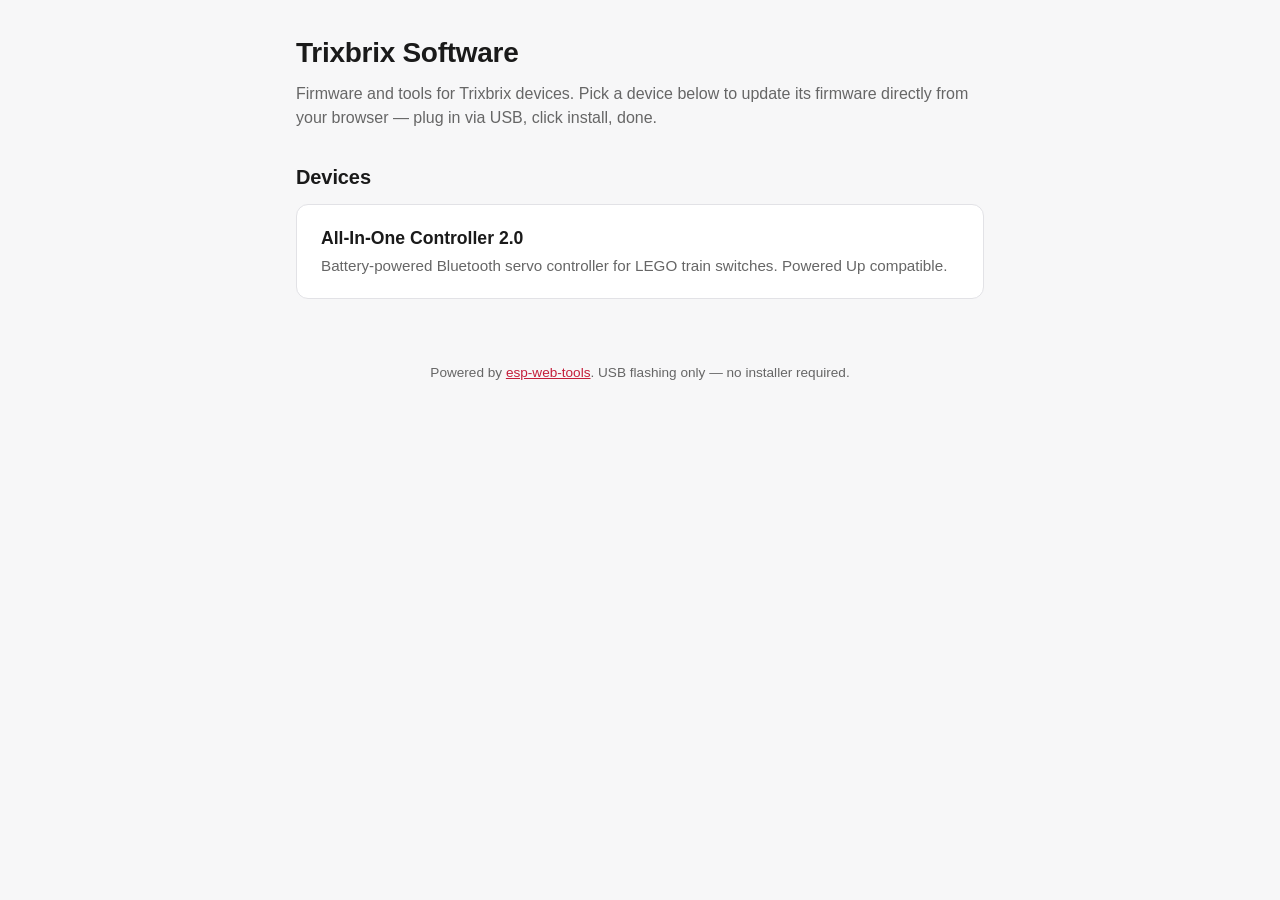
==== index.html @ 0aaefb00 "Rename to Trixbrix Software, add version history, drop manual - Site title is now "Trixbrix Software" ====
<!DOCTYPE html>
<html lang="en">
<head>
  <meta charset="UTF-8">
  <meta name="viewport" content="width=device-width, initial-scale=1.0">
  <title>Trixbrix Software</title>
  <link rel="icon" type="image/svg+xml" href="assets/favicon.svg">
  <link rel="stylesheet" href="assets/style.css">
</head>
<body>
  <main>
    <h1>Trixbrix Software</h1>
    <p class="tagline">Firmware and tools for Trixbrix devices. Pick a device below to update its firmware directly from your browser — plug in via USB, click install, done.</p>

    <div id="browser-warning" class="banner" hidden>
      <h3>Unsupported browser</h3>
      <p>Firmware flashing requires the WebSerial API, which is only available in Chromium-based browsers (Chrome, Edge, Brave, Arc, Opera). Please open this page in one of those to continue.</p>
    </div>

    <h2>Devices</h2>
    <!-- DEVICES_START -->
    <a class="card" href="multi-switch/">
      <h3>All-In-One Controller 2.0</h3>
      <p class="desc">Battery-powered Bluetooth servo controller for LEGO train switches. Powered Up compatible.</p>
    </a>
    <!-- DEVICES_END -->

    <footer>
      <p>Powered by <a href="https://esphome.github.io/esp-web-tools/" rel="noopener">esp-web-tools</a>. USB flashing only — no installer required.</p>
    </footer>
  </main>

  <script>
    if (!('serial' in navigator)) {
      document.getElementById('browser-warning').hidden = false;
    }
  </script>
</body>
</html>
---- assets/style.css ----
:root {
  color-scheme: light dark;
  --bg: #f7f7f8;
  --fg: #1a1a1a;
  --muted: #666;
  --card: #ffffff;
  --border: #e2e2e6;
  --accent: #c41e3a;
  --accent-fg: #ffffff;
  --warn-bg: #fff4e0;
  --warn-border: #f0b400;
  --warn-fg: #6b4400;
  --code-bg: #f0f0f2;
}

@media (prefers-color-scheme: dark) {
  :root {
    --bg: #18181b;
    --fg: #ececef;
    --muted: #9b9ba0;
    --card: #232327;
    --border: #34343a;
    --warn-bg: #3a2d10;
    --warn-border: #c69200;
    --warn-fg: #ffd87a;
    --code-bg: #1f1f23;
  }
}

* { box-sizing: border-box; }

html, body {
  margin: 0;
  padding: 0;
  background: var(--bg);
  color: var(--fg);
  font-family: -apple-system, BlinkMacSystemFont, "Segoe UI", Roboto, "Helvetica Neue", Arial, sans-serif;
  font-size: 16px;
  line-height: 1.5;
}

main {
  max-width: 720px;
  margin: 0 auto;
  padding: 2rem 1rem 4rem;
}

h1 {
  font-size: 1.75rem;
  margin: 0 0 0.5rem;
  letter-spacing: -0.01em;
}

h2 {
  font-size: 1.25rem;
  margin: 2rem 0 0.75rem;
  letter-spacing: -0.005em;
}

p { margin: 0.5rem 0 1rem; }

a { color: var(--accent); }

.muted { color: var(--muted); }

.tagline {
  color: var(--muted);
  margin-bottom: 2rem;
}

.card {
  background: var(--card);
  border: 1px solid var(--border);
  border-radius: 12px;
  padding: 1.25rem 1.5rem;
  margin-bottom: 1rem;
  text-decoration: none;
  color: inherit;
  display: block;
  transition: border-color 0.15s, transform 0.15s;
}

.card:hover {
  border-color: var(--accent);
  transform: translateY(-1px);
}

.card h3 {
  margin: 0 0 0.25rem;
  font-size: 1.1rem;
}

.card .desc {
  color: var(--muted);
  font-size: 0.95rem;
  margin: 0;
}

.banner {
  background: var(--warn-bg);
  border: 1px solid var(--warn-border);
  color: var(--warn-fg);
  padding: 0.75rem 1rem;
  border-radius: 8px;
  margin-bottom: 1.5rem;
}

.banner h3 {
  margin: 0 0 0.25rem;
  font-size: 1rem;
}

.banner p { margin: 0; font-size: 0.95rem; }

.banner[hidden] { display: none !important; }

.warning {
  background: var(--warn-bg);
  border-left: 4px solid var(--warn-border);
  color: var(--warn-fg);
  padding: 0.75rem 1rem;
  border-radius: 4px;
  margin: 0.75rem 0;
  font-size: 0.95rem;
}

details {
  margin: 1.5rem 0;
  padding: 0.75rem 1rem;
  background: var(--card);
  border: 1px solid var(--border);
  border-radius: 8px;
}

details summary {
  cursor: pointer;
  font-weight: 600;
  user-select: none;
}

details[open] summary { margin-bottom: 0.5rem; }

code {
  background: var(--code-bg);
  padding: 0.1em 0.35em;
  border-radius: 3px;
  font-size: 0.9em;
}

pre {
  background: var(--code-bg);
  padding: 0.75rem;
  border-radius: 6px;
  overflow-x: auto;
}

.version-tag {
  display: inline-block;
  font-family: ui-monospace, SFMono-Regular, Menlo, monospace;
  font-size: 0.85rem;
  background: var(--code-bg);
  padding: 0.1em 0.5em;
  border-radius: 999px;
  color: var(--muted);
  margin-left: 0.5rem;
  vertical-align: 0.1em;
}

esp-web-install-button {
  --esp-tools-button-color: var(--accent-fg);
  --esp-tools-button-text-color: var(--accent-fg);
  --esp-tools-button-border-radius: 8px;
}

.install-row {
  display: flex;
  flex-wrap: wrap;
  gap: 0.75rem;
  align-items: center;
  margin: 1rem 0;
}

footer {
  margin-top: 4rem;
  color: var(--muted);
  font-size: 0.85rem;
  text-align: center;
}

.versions { margin-top: 0.5rem; }

.version {
  background: var(--card);
  border: 1px solid var(--border);
  border-radius: 8px;
  padding: 1rem 1.25rem;
  margin-bottom: 0.75rem;
}

.version header h3 {
  margin: 0;
  font-size: 1.05rem;
  font-weight: 600;
}

.version header h3 .muted { font-weight: 400; font-size: 0.9em; }

.version-pill {
  display: inline-block;
  font-size: 0.7rem;
  text-transform: uppercase;
  letter-spacing: 0.04em;
  background: var(--accent);
  color: var(--accent-fg);
  padding: 0.1em 0.55em;
  border-radius: 999px;
  vertical-align: 0.18em;
  margin-left: 0.25rem;
}

.changelog { margin-top: 0.5rem; font-size: 0.95rem; }
.changelog p:first-child { margin-top: 0; }
.changelog p:last-child { margin-bottom: 0; }
.changelog ul { padding-left: 1.25rem; margin: 0.5rem 0; }
.changelog h2 { font-size: 1rem; margin: 0.75rem 0 0.25rem; }
.changelog h3 { font-size: 0.95rem; margin: 0.5rem 0 0.25rem; }

.manual-content h2 { font-size: 1.1rem; }
.manual-content h3 { font-size: 1rem; }
.manual-content ul { padding-left: 1.25rem; }
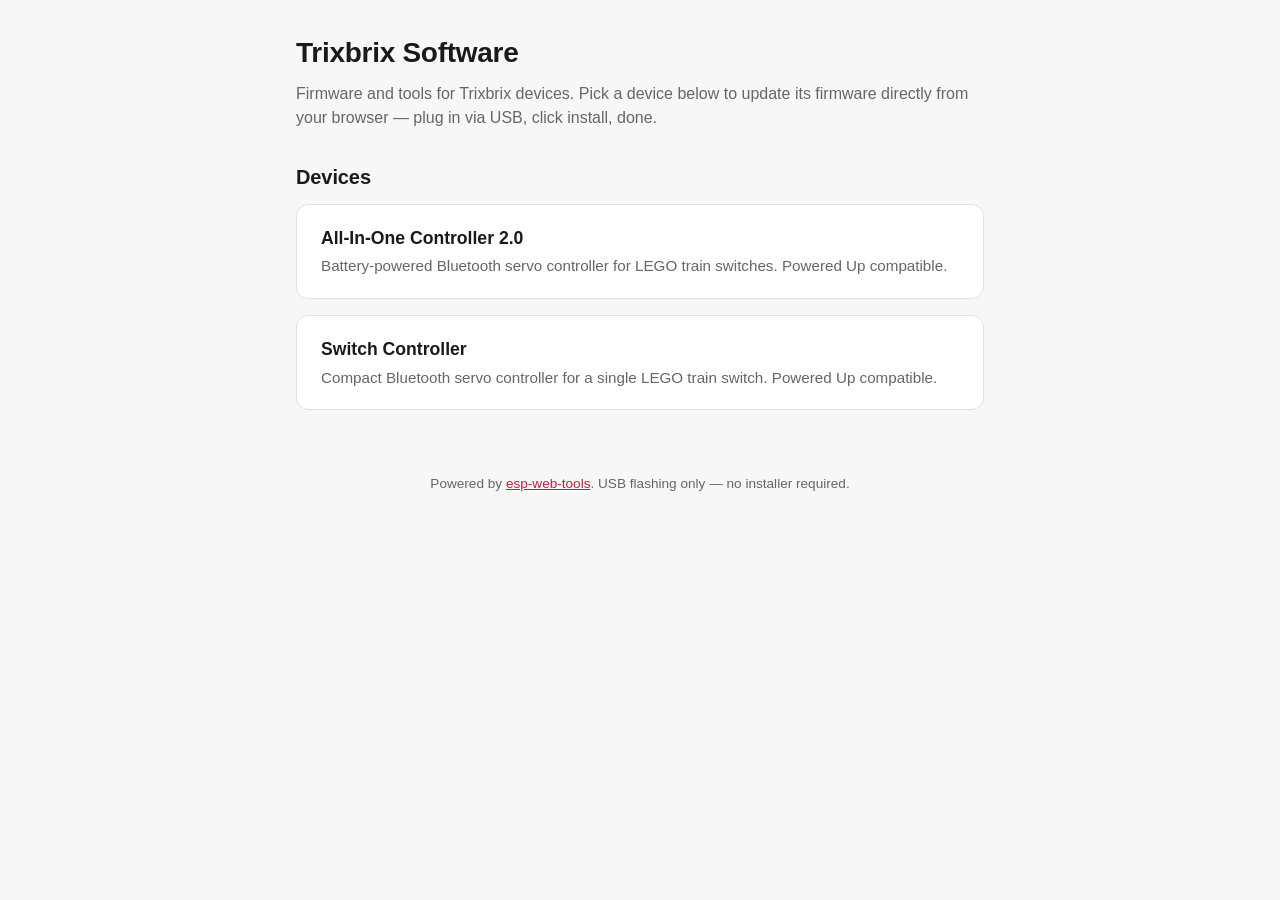
==== commit e7fd5308: "Rename multi-switch to all-in-one-controller, add switch-controller The two firmware repos were rena" ====
--- a/index.html
+++ b/index.html
@@ -19,9 +19,13 @@
 
     <h2>Devices</h2>
     <!-- DEVICES_START -->
-    <a class="card" href="multi-switch/">
+    <a class="card" href="all-in-one-controller/">
       <h3>All-In-One Controller 2.0</h3>
       <p class="desc">Battery-powered Bluetooth servo controller for LEGO train switches. Powered Up compatible.</p>
+    </a>
+    <a class="card" href="switch-controller/">
+      <h3>Switch Controller</h3>
+      <p class="desc">Compact Bluetooth servo controller for a single LEGO train switch. Powered Up compatible.</p>
     </a>
     <!-- DEVICES_END -->
 
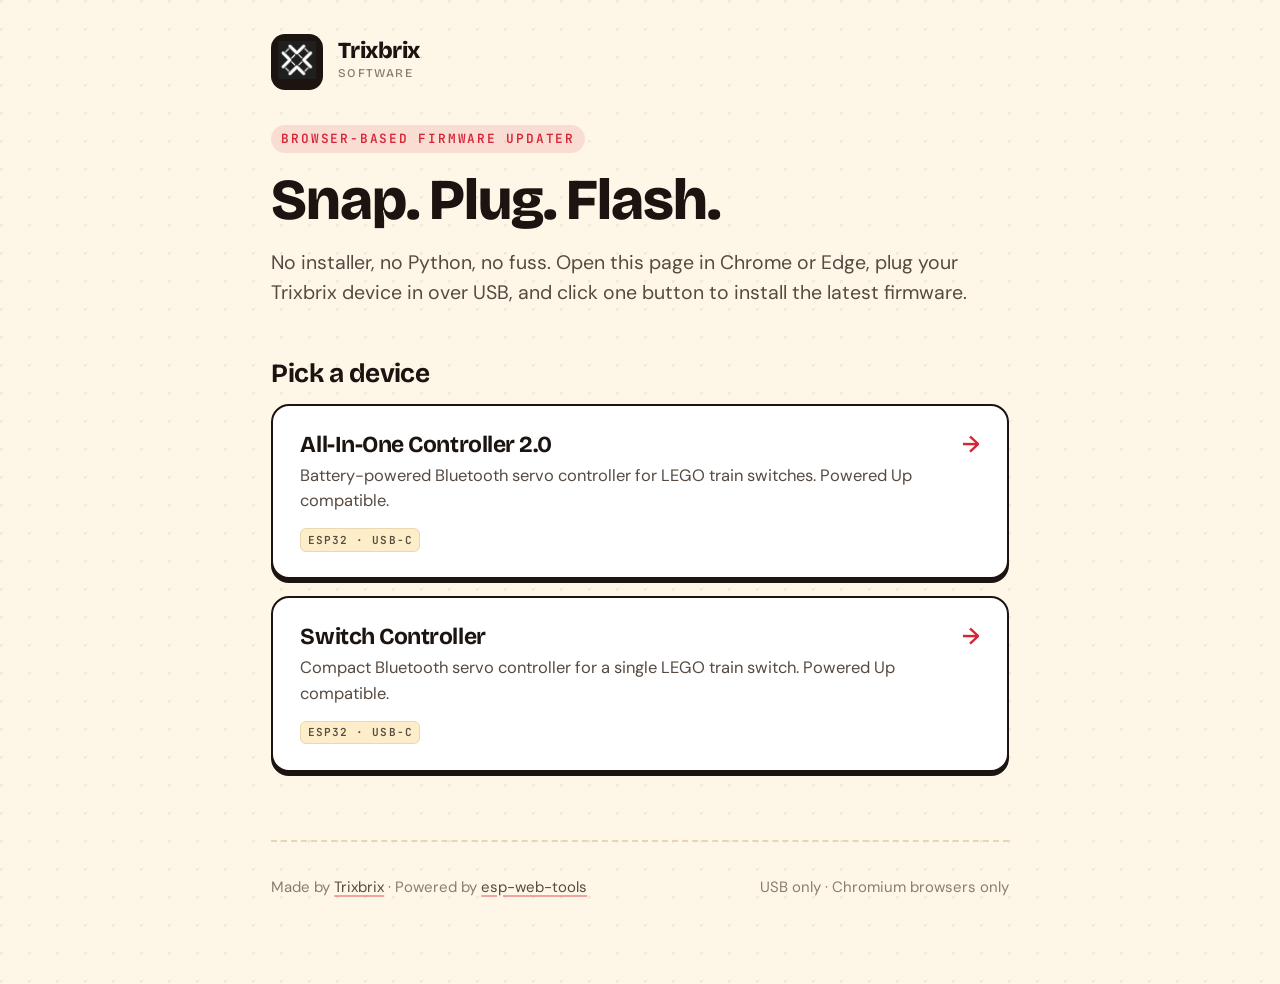
==== commit 3a44c522: "Redesign with playful brick aesthetic and inline factory-reset toggle The white-on-white esp-web-too" ====
--- a/index.html
+++ b/index.html
@@ -4,33 +4,47 @@
   <meta charset="UTF-8">
   <meta name="viewport" content="width=device-width, initial-scale=1.0">
   <title>Trixbrix Software</title>
+  <meta name="description" content="Firmware and tools for Trixbrix devices. Update straight from your browser — plug in, click install, done.">
   <link rel="icon" type="image/svg+xml" href="assets/favicon.svg">
   <link rel="stylesheet" href="assets/style.css">
 </head>
 <body>
   <main>
-    <h1>Trixbrix Software</h1>
-    <p class="tagline">Firmware and tools for Trixbrix devices. Pick a device below to update its firmware directly from your browser — plug in via USB, click install, done.</p>
+    <a class="site-header" href="./" aria-label="Trixbrix Software home">
+      <span class="logo-mark"><img src="assets/logo.png" alt=""></span>
+      <span class="wordmark">Trixbrix<span class="sub">Software</span></span>
+    </a>
+
+    <section class="hero">
+      <span class="eyebrow">Browser-based firmware updater</span>
+      <h1>Snap. Plug. Flash.</h1>
+      <p class="tagline">No installer, no Python, no fuss. Open this page in Chrome or Edge, plug your Trixbrix device in over USB, and click one button to install the latest firmware.</p>
+    </section>
 
     <div id="browser-warning" class="banner" hidden>
-      <h3>Unsupported browser</h3>
-      <p>Firmware flashing requires the WebSerial API, which is only available in Chromium-based browsers (Chrome, Edge, Brave, Arc, Opera). Please open this page in one of those to continue.</p>
+      <h3>Heads up — this browser can't flash devices</h3>
+      <p>USB flashing needs the WebSerial API, which only works in Chromium-based browsers (Chrome, Edge, Brave, Arc, Opera). Reopen this page in one of those to continue.</p>
     </div>
 
-    <h2>Devices</h2>
+    <h2>Pick a device</h2>
+    <div class="devices">
     <!-- DEVICES_START -->
     <a class="card" href="all-in-one-controller/">
       <h3>All-In-One Controller 2.0</h3>
       <p class="desc">Battery-powered Bluetooth servo controller for LEGO train switches. Powered Up compatible.</p>
+      <span class="chip">ESP32 · USB-C</span>
     </a>
     <a class="card" href="switch-controller/">
       <h3>Switch Controller</h3>
       <p class="desc">Compact Bluetooth servo controller for a single LEGO train switch. Powered Up compatible.</p>
+      <span class="chip">ESP32 · USB-C</span>
     </a>
     <!-- DEVICES_END -->
+    </div>
 
     <footer>
-      <p>Powered by <a href="https://esphome.github.io/esp-web-tools/" rel="noopener">esp-web-tools</a>. USB flashing only — no installer required.</p>
+      <p>Made by <a href="https://www.trixbrix.eu" rel="noopener">Trixbrix</a> · Powered by <a href="https://esphome.github.io/esp-web-tools/" rel="noopener">esp-web-tools</a></p>
+      <p>USB only · Chromium browsers only</p>
     </footer>
   </main>
 
--- a/assets/style.css
+++ b/assets/style.css
@@ -1,230 +1,515 @@
+/* Trixbrix Software — playful, brick-inspired design */
+@import url('https://fonts.googleapis.com/css2?family=Bricolage+Grotesque:opsz,wght@12..96,400;12..96,500;12..96,600;12..96,700;12..96,800&family=DM+Sans:opsz,wght@9..40,400;9..40,500;9..40,600&family=JetBrains+Mono:wght@400;600&display=swap');
+
 :root {
-  color-scheme: light dark;
-  --bg: #f7f7f8;
-  --fg: #1a1a1a;
-  --muted: #666;
-  --card: #ffffff;
-  --border: #e2e2e6;
-  --accent: #c41e3a;
-  --accent-fg: #ffffff;
-  --warn-bg: #fff4e0;
-  --warn-border: #f0b400;
-  --warn-fg: #6b4400;
-  --code-bg: #f0f0f2;
+  --paper:        #fef7e8;
+  --paper-tint:   #fdeec9;
+  --ink:          #1c1410;
+  --ink-soft:     #574a40;
+  --muted:        #8a7d70;
+  --line:         #e6d6b4;
+  --card:         #ffffff;
+  --card-line:    #ead8b3;
+
+  --brick-red:    #d72638;
+  --brick-red-d:  #a31a28;
+  --sun:          #ffce29;
+  --sun-d:        #e0a800;
+  --sky:          #1f5fb4;
+  --leaf:         #1f9d55;
+  --plum:         #5a2a82;
+
+  --shadow-brick: 0 4px 0 0 var(--ink);
+  --shadow-brick-press: 0 1px 0 0 var(--ink);
+  --shadow-card:  0 6px 0 0 #1c14101a, 0 1px 0 0 var(--ink);
+
+  --r-card: 18px;
+  --r-pill: 999px;
 }
 
 @media (prefers-color-scheme: dark) {
   :root {
-    --bg: #18181b;
-    --fg: #ececef;
-    --muted: #9b9ba0;
-    --card: #232327;
-    --border: #34343a;
-    --warn-bg: #3a2d10;
-    --warn-border: #c69200;
-    --warn-fg: #ffd87a;
-    --code-bg: #1f1f23;
+    --paper:        #14110d;
+    --paper-tint:   #1f1a13;
+    --ink:          #f6ecda;
+    --ink-soft:     #d3c4ad;
+    --muted:        #9a8d7a;
+    --line:         #2f261d;
+    --card:         #1d1813;
+    --card-line:    #36291d;
+    --shadow-brick: 0 4px 0 0 #000000;
+    --shadow-brick-press: 0 1px 0 0 #000000;
+    --shadow-card:  0 6px 0 0 #00000080, 0 1px 0 0 #000;
   }
 }
 
 * { box-sizing: border-box; }
+
+html { scroll-behavior: smooth; }
 
 html, body {
   margin: 0;
   padding: 0;
-  background: var(--bg);
-  color: var(--fg);
-  font-family: -apple-system, BlinkMacSystemFont, "Segoe UI", Roboto, "Helvetica Neue", Arial, sans-serif;
-  font-size: 16px;
-  line-height: 1.5;
+  background: var(--paper);
+  color: var(--ink);
+  font-family: 'DM Sans', -apple-system, BlinkMacSystemFont, sans-serif;
+  font-size: 17px;
+  line-height: 1.55;
+  -webkit-font-smoothing: antialiased;
+}
+
+body {
+  /* subtle stud-grid background */
+  background-image:
+    radial-gradient(circle at 1px 1px, color-mix(in srgb, var(--ink) 6%, transparent) 1.5px, transparent 2px);
+  background-size: 28px 28px;
+  background-position: 0 0;
+  min-height: 100vh;
 }
 
 main {
-  max-width: 720px;
+  max-width: 780px;
   margin: 0 auto;
-  padding: 2rem 1rem 4rem;
-}
-
-h1 {
-  font-size: 1.75rem;
-  margin: 0 0 0.5rem;
-  letter-spacing: -0.01em;
-}
-
-h2 {
-  font-size: 1.25rem;
-  margin: 2rem 0 0.75rem;
-  letter-spacing: -0.005em;
-}
-
-p { margin: 0.5rem 0 1rem; }
-
-a { color: var(--accent); }
+  padding: 2rem 1.25rem 5rem;
+  position: relative;
+}
+
+/* ----- typography ----- */
+h1, h2, h3 {
+  font-family: 'Bricolage Grotesque', serif;
+  font-weight: 700;
+  letter-spacing: -0.02em;
+  line-height: 1.05;
+  color: var(--ink);
+}
+h1 { font-size: clamp(2.4rem, 5vw, 3.4rem); margin: 0; font-weight: 800; }
+h2 { font-size: 1.55rem; margin: 2.5rem 0 1rem; }
+h3 { font-size: 1.15rem; margin: 0; }
+
+p { margin: 0.5rem 0 1rem; color: var(--ink-soft); }
+
+a {
+  color: var(--brick-red);
+  text-decoration: underline;
+  text-decoration-thickness: 2px;
+  text-underline-offset: 3px;
+  text-decoration-color: color-mix(in srgb, var(--brick-red) 40%, transparent);
+  transition: text-decoration-color 0.15s;
+}
+a:hover { text-decoration-color: var(--brick-red); }
 
 .muted { color: var(--muted); }
 
-.tagline {
-  color: var(--muted);
-  margin-bottom: 2rem;
-}
-
-.card {
-  background: var(--card);
-  border: 1px solid var(--border);
-  border-radius: 12px;
-  padding: 1.25rem 1.5rem;
-  margin-bottom: 1rem;
+code {
+  font-family: 'JetBrains Mono', ui-monospace, monospace;
+  background: var(--paper-tint);
+  border: 1px solid var(--line);
+  padding: 0.05em 0.4em;
+  border-radius: 6px;
+  font-size: 0.88em;
+}
+
+/* ----- header ----- */
+.site-header {
+  display: flex;
+  align-items: center;
+  gap: 0.85rem;
+  margin-bottom: 2.25rem;
   text-decoration: none;
   color: inherit;
+}
+.site-header:hover { text-decoration: none; }
+.site-header .logo-mark {
+  width: 52px;
+  height: 52px;
+  border-radius: 14px;
+  background: var(--ink);
+  padding: 7px;
+  box-shadow: var(--shadow-brick);
+  flex-shrink: 0;
+  transition: transform 0.15s;
+}
+.site-header:hover .logo-mark { transform: rotate(-4deg); }
+.site-header .logo-mark img { width: 100%; height: 100%; display: block; }
+.site-header .wordmark {
+  font-family: 'Bricolage Grotesque', serif;
+  font-weight: 800;
+  font-size: 1.35rem;
+  letter-spacing: -0.02em;
+  line-height: 1;
+}
+.site-header .wordmark .sub {
   display: block;
-  transition: border-color 0.15s, transform 0.15s;
-}
-
+  font-size: 0.7rem;
+  font-weight: 500;
+  letter-spacing: 0.12em;
+  text-transform: uppercase;
+  color: var(--muted);
+  margin-top: 0.25rem;
+}
+
+/* ----- back link ----- */
+.back-link {
+  display: inline-flex;
+  align-items: center;
+  gap: 0.4rem;
+  font-weight: 500;
+  color: var(--ink-soft);
+  text-decoration: none;
+  border-bottom: 2px solid transparent;
+  padding-bottom: 1px;
+  transition: color 0.15s, border-color 0.15s;
+  margin-bottom: 2rem;
+}
+.back-link:hover { color: var(--brick-red); border-bottom-color: var(--brick-red); }
+
+/* ----- hero ----- */
+.hero { margin-bottom: 3rem; position: relative; }
+.hero .eyebrow {
+  display: inline-block;
+  font-family: 'JetBrains Mono', monospace;
+  font-size: 0.75rem;
+  font-weight: 600;
+  letter-spacing: 0.14em;
+  text-transform: uppercase;
+  color: var(--brick-red);
+  background: color-mix(in srgb, var(--brick-red) 12%, transparent);
+  padding: 0.35em 0.8em;
+  border-radius: var(--r-pill);
+  margin-bottom: 1rem;
+}
+.hero p.tagline {
+  font-size: 1.15rem;
+  max-width: 56ch;
+  margin-top: 1rem;
+}
+.hero .version-tag {
+  display: inline-block;
+  font-family: 'JetBrains Mono', monospace;
+  font-size: 0.75em;
+  font-weight: 600;
+  background: var(--sun);
+  color: var(--ink);
+  padding: 0.2em 0.6em;
+  border-radius: 8px;
+  vertical-align: 0.5em;
+  margin-left: 0.5rem;
+  border: 2px solid var(--ink);
+  box-shadow: 2px 2px 0 var(--ink);
+}
+
+/* ----- device cards (landing) ----- */
+.devices {
+  display: grid;
+  gap: 1rem;
+  margin-top: 1rem;
+}
+.card {
+  position: relative;
+  background: var(--card);
+  border: 2px solid var(--ink);
+  border-radius: var(--r-card);
+  padding: 1.5rem 1.6rem;
+  text-decoration: none;
+  color: var(--ink);
+  display: block;
+  box-shadow: var(--shadow-brick);
+  transition: transform 0.12s ease, box-shadow 0.12s ease;
+  overflow: hidden;
+}
+.card::before {
+  /* stud row across the top */
+  content: '';
+  position: absolute;
+  top: -10px;
+  left: 24px;
+  right: 24px;
+  height: 14px;
+  background-image: radial-gradient(circle, var(--ink) 0 4px, transparent 4.5px);
+  background-size: 22px 14px;
+  background-repeat: repeat-x;
+  background-position: 0 50%;
+  pointer-events: none;
+  opacity: 0;
+  transition: opacity 0.12s;
+}
 .card:hover {
-  border-color: var(--accent);
-  transform: translateY(-1px);
-}
-
+  transform: translate(-2px, -2px);
+  box-shadow: 6px 6px 0 0 var(--ink);
+}
+.card:hover::before { opacity: 0.85; }
+.card:active {
+  transform: translate(0, 2px);
+  box-shadow: var(--shadow-brick-press);
+}
 .card h3 {
-  margin: 0 0 0.25rem;
-  font-size: 1.1rem;
-}
-
+  font-size: 1.35rem;
+  margin: 0 0 0.35rem;
+  display: flex;
+  align-items: baseline;
+  gap: 0.5rem;
+}
+.card h3::after {
+  content: '→';
+  margin-left: auto;
+  color: var(--brick-red);
+  font-family: 'DM Sans', sans-serif;
+  font-weight: 600;
+  transition: transform 0.15s;
+}
+.card:hover h3::after { transform: translateX(4px); }
 .card .desc {
-  color: var(--muted);
-  font-size: 0.95rem;
   margin: 0;
-}
-
-.banner {
-  background: var(--warn-bg);
-  border: 1px solid var(--warn-border);
-  color: var(--warn-fg);
-  padding: 0.75rem 1rem;
-  border-radius: 8px;
+  color: var(--ink-soft);
+  font-size: 0.97rem;
+}
+.card .chip {
+  display: inline-block;
+  font-family: 'JetBrains Mono', monospace;
+  font-size: 0.65rem;
+  font-weight: 600;
+  letter-spacing: 0.1em;
+  text-transform: uppercase;
+  background: var(--paper-tint);
+  border: 1px solid var(--card-line);
+  color: var(--ink-soft);
+  padding: 0.2em 0.55em;
+  border-radius: 6px;
+  margin-top: 0.85rem;
+}
+
+/* ----- panels (device page) ----- */
+.panel {
+  background: var(--card);
+  border: 2px solid var(--ink);
+  border-radius: var(--r-card);
+  padding: 1.5rem 1.6rem;
+  box-shadow: var(--shadow-brick);
   margin-bottom: 1.5rem;
 }
-
-.banner h3 {
-  margin: 0 0 0.25rem;
-  font-size: 1rem;
-}
-
-.banner p { margin: 0; font-size: 0.95rem; }
-
-.banner[hidden] { display: none !important; }
-
-.warning {
-  background: var(--warn-bg);
-  border-left: 4px solid var(--warn-border);
-  color: var(--warn-fg);
-  padding: 0.75rem 1rem;
-  border-radius: 4px;
-  margin: 0.75rem 0;
-  font-size: 0.95rem;
-}
-
-details {
-  margin: 1.5rem 0;
-  padding: 0.75rem 1rem;
-  background: var(--card);
-  border: 1px solid var(--border);
-  border-radius: 8px;
-}
-
-details summary {
-  cursor: pointer;
-  font-weight: 600;
-  user-select: none;
-}
-
-details[open] summary { margin-bottom: 0.5rem; }
-
-code {
-  background: var(--code-bg);
-  padding: 0.1em 0.35em;
-  border-radius: 3px;
-  font-size: 0.9em;
-}
-
-pre {
-  background: var(--code-bg);
-  padding: 0.75rem;
-  border-radius: 6px;
-  overflow-x: auto;
-}
-
-.version-tag {
-  display: inline-block;
-  font-family: ui-monospace, SFMono-Regular, Menlo, monospace;
-  font-size: 0.85rem;
-  background: var(--code-bg);
-  padding: 0.1em 0.5em;
-  border-radius: 999px;
-  color: var(--muted);
-  margin-left: 0.5rem;
-  vertical-align: 0.1em;
-}
-
-esp-web-install-button {
-  --esp-tools-button-color: var(--accent-fg);
-  --esp-tools-button-text-color: var(--accent-fg);
-  --esp-tools-button-border-radius: 8px;
-}
-
+.panel h2 { margin-top: 0; }
+.panel > p:last-child { margin-bottom: 0; }
+
+/* ----- install row + custom button ----- */
 .install-row {
   display: flex;
   flex-wrap: wrap;
-  gap: 0.75rem;
-  align-items: center;
-  margin: 1rem 0;
-}
-
-footer {
-  margin-top: 4rem;
-  color: var(--muted);
-  font-size: 0.85rem;
-  text-align: center;
-}
-
-.versions { margin-top: 0.5rem; }
-
+  gap: 1rem 1.25rem;
+  align-items: center;
+  margin: 1.25rem 0 0.25rem;
+}
+
+.btn-install {
+  font-family: 'Bricolage Grotesque', serif;
+  font-weight: 700;
+  font-size: 1.1rem;
+  letter-spacing: -0.01em;
+  background: var(--brick-red);
+  color: #fff;
+  border: 2px solid var(--ink);
+  border-radius: 14px;
+  padding: 0.85rem 1.5rem;
+  cursor: pointer;
+  box-shadow: var(--shadow-brick);
+  transition: transform 0.08s ease, box-shadow 0.08s ease, background 0.15s;
+  display: inline-flex;
+  align-items: center;
+  gap: 0.6rem;
+  line-height: 1;
+}
+.btn-install::before {
+  content: '';
+  width: 12px;
+  height: 12px;
+  background: var(--sun);
+  border: 2px solid var(--ink);
+  border-radius: 50%;
+  box-shadow: inset 0 -1px 0 0 var(--sun-d);
+}
+.btn-install:hover {
+  background: var(--brick-red-d);
+  transform: translate(-1px, -1px);
+  box-shadow: 5px 5px 0 0 var(--ink);
+}
+.btn-install:active {
+  transform: translate(0, 2px);
+  box-shadow: var(--shadow-brick-press);
+}
+.btn-install:focus-visible {
+  outline: 3px solid var(--sun);
+  outline-offset: 3px;
+}
+
+/* erase-first variant (when checkbox flips state) */
+.btn-install.is-erase {
+  background: var(--ink);
+  color: var(--sun);
+}
+.btn-install.is-erase::before { background: var(--brick-red); }
+.btn-install.is-erase:hover { background: #000; }
+
+/* ----- factory-reset checkbox (LEGO-y switch) ----- */
+.erase-toggle {
+  display: inline-flex;
+  align-items: center;
+  gap: 0.65rem;
+  cursor: pointer;
+  user-select: none;
+  font-size: 0.97rem;
+  color: var(--ink-soft);
+  font-weight: 500;
+}
+.erase-toggle input { position: absolute; opacity: 0; pointer-events: none; }
+.erase-toggle .box {
+  width: 26px;
+  height: 26px;
+  border: 2px solid var(--ink);
+  border-radius: 7px;
+  background: var(--card);
+  box-shadow: 2px 2px 0 var(--ink);
+  display: inline-flex;
+  align-items: center;
+  justify-content: center;
+  transition: background 0.12s, transform 0.08s, box-shadow 0.08s;
+  flex-shrink: 0;
+  position: relative;
+}
+.erase-toggle .box::after {
+  content: '';
+  width: 14px;
+  height: 8px;
+  border-left: 3px solid var(--ink);
+  border-bottom: 3px solid var(--ink);
+  transform: rotate(-45deg) translate(2px, -1px) scale(0);
+  transform-origin: center;
+  transition: transform 0.15s cubic-bezier(.7, -.4, .4, 1.6);
+}
+.erase-toggle:hover .box { transform: translate(-1px, -1px); box-shadow: 3px 3px 0 var(--ink); }
+.erase-toggle input:checked + .box {
+  background: var(--sun);
+}
+.erase-toggle input:checked + .box::after {
+  transform: rotate(-45deg) translate(2px, -1px) scale(1);
+}
+.erase-toggle input:focus-visible + .box {
+  outline: 3px solid var(--sky);
+  outline-offset: 3px;
+}
+
+/* warning that appears when erase is checked */
+.erase-warning {
+  background: var(--sun);
+  border: 2px solid var(--ink);
+  border-radius: 12px;
+  color: var(--ink);
+  padding: 0.85rem 1.1rem;
+  margin-top: 1.25rem;
+  font-size: 0.95rem;
+  box-shadow: 3px 3px 0 var(--ink);
+  display: flex;
+  gap: 0.7rem;
+  align-items: flex-start;
+}
+.erase-warning .icon {
+  font-size: 1.4rem;
+  line-height: 1;
+  flex-shrink: 0;
+}
+.erase-warning strong { font-family: 'Bricolage Grotesque', serif; font-weight: 700; }
+.erase-warning[hidden] { display: none; }
+
+/* ----- browser banner ----- */
+.banner {
+  background: var(--sun);
+  border: 2px solid var(--ink);
+  border-radius: 12px;
+  padding: 0.95rem 1.2rem;
+  margin-bottom: 2rem;
+  box-shadow: 3px 3px 0 var(--ink);
+  color: var(--ink);
+}
+.banner h3 { font-size: 1rem; margin: 0 0 0.2rem; font-family: 'Bricolage Grotesque', serif; }
+.banner p { margin: 0; color: var(--ink); font-size: 0.95rem; }
+.banner[hidden] { display: none !important; }
+
+/* ----- version history ----- */
+.versions { margin-top: 0.75rem; display: grid; gap: 0.85rem; }
 .version {
   background: var(--card);
-  border: 1px solid var(--border);
-  border-radius: 8px;
-  padding: 1rem 1.25rem;
-  margin-bottom: 0.75rem;
-}
-
+  border: 2px solid var(--ink);
+  border-radius: 14px;
+  padding: 1.1rem 1.3rem;
+  box-shadow: 3px 3px 0 var(--ink);
+}
+.version header {
+  display: flex;
+  align-items: center;
+  gap: 0.6rem;
+  flex-wrap: wrap;
+  margin-bottom: 0.3rem;
+}
 .version header h3 {
-  margin: 0;
-  font-size: 1.05rem;
-  font-weight: 600;
-}
-
-.version header h3 .muted { font-weight: 400; font-size: 0.9em; }
-
+  font-size: 1.1rem;
+  font-family: 'Bricolage Grotesque', serif;
+}
+.version header .when {
+  font-family: 'JetBrains Mono', monospace;
+  font-size: 0.8rem;
+  color: var(--muted);
+}
 .version-pill {
-  display: inline-block;
-  font-size: 0.7rem;
+  font-family: 'JetBrains Mono', monospace;
+  font-size: 0.65rem;
+  font-weight: 700;
+  letter-spacing: 0.1em;
   text-transform: uppercase;
-  letter-spacing: 0.04em;
-  background: var(--accent);
-  color: var(--accent-fg);
-  padding: 0.1em 0.55em;
-  border-radius: 999px;
-  vertical-align: 0.18em;
-  margin-left: 0.25rem;
-}
-
-.changelog { margin-top: 0.5rem; font-size: 0.95rem; }
+  background: var(--brick-red);
+  color: #fff;
+  padding: 0.25em 0.7em;
+  border: 2px solid var(--ink);
+  border-radius: var(--r-pill);
+  box-shadow: 2px 2px 0 var(--ink);
+}
+.changelog { font-size: 0.96rem; color: var(--ink-soft); }
 .changelog p:first-child { margin-top: 0; }
 .changelog p:last-child { margin-bottom: 0; }
 .changelog ul { padding-left: 1.25rem; margin: 0.5rem 0; }
-.changelog h2 { font-size: 1rem; margin: 0.75rem 0 0.25rem; }
-.changelog h3 { font-size: 0.95rem; margin: 0.5rem 0 0.25rem; }
-
-.manual-content h2 { font-size: 1.1rem; }
-.manual-content h3 { font-size: 1rem; }
-.manual-content ul { padding-left: 1.25rem; }
+.changelog li { margin: 0.2rem 0; }
+.changelog h2, .changelog h3 { font-size: 1rem; margin: 0.6rem 0 0.25rem; color: var(--ink); }
+
+/* ----- footer ----- */
+footer {
+  margin-top: 4rem;
+  padding-top: 2rem;
+  border-top: 2px dashed var(--line);
+  color: var(--muted);
+  font-size: 0.88rem;
+  display: flex;
+  flex-wrap: wrap;
+  gap: 0.4rem 1.2rem;
+  align-items: center;
+  justify-content: space-between;
+}
+footer p { margin: 0; color: var(--muted); }
+footer a { color: var(--ink-soft); }
+
+/* ----- esp-web-tools fallback (in case our slot button isn't used) ----- */
+esp-web-install-button {
+  --esp-tools-button-color: var(--brick-red);
+  --esp-tools-button-text-color: #fff;
+  --esp-tools-button-border-radius: 12px;
+}
+
+/* ----- mobile ----- */
+@media (max-width: 520px) {
+  main { padding: 1.25rem 1rem 4rem; }
+  h1 { font-size: 2rem; }
+  .panel, .card { padding: 1.2rem 1.25rem; }
+  .install-row { gap: 0.85rem 1rem; }
+  .btn-install { width: 100%; justify-content: center; }
+}
+
+/* ----- reduced motion ----- */
+@media (prefers-reduced-motion: reduce) {
+  *, *::before, *::after { transition: none !important; animation: none !important; }
+}
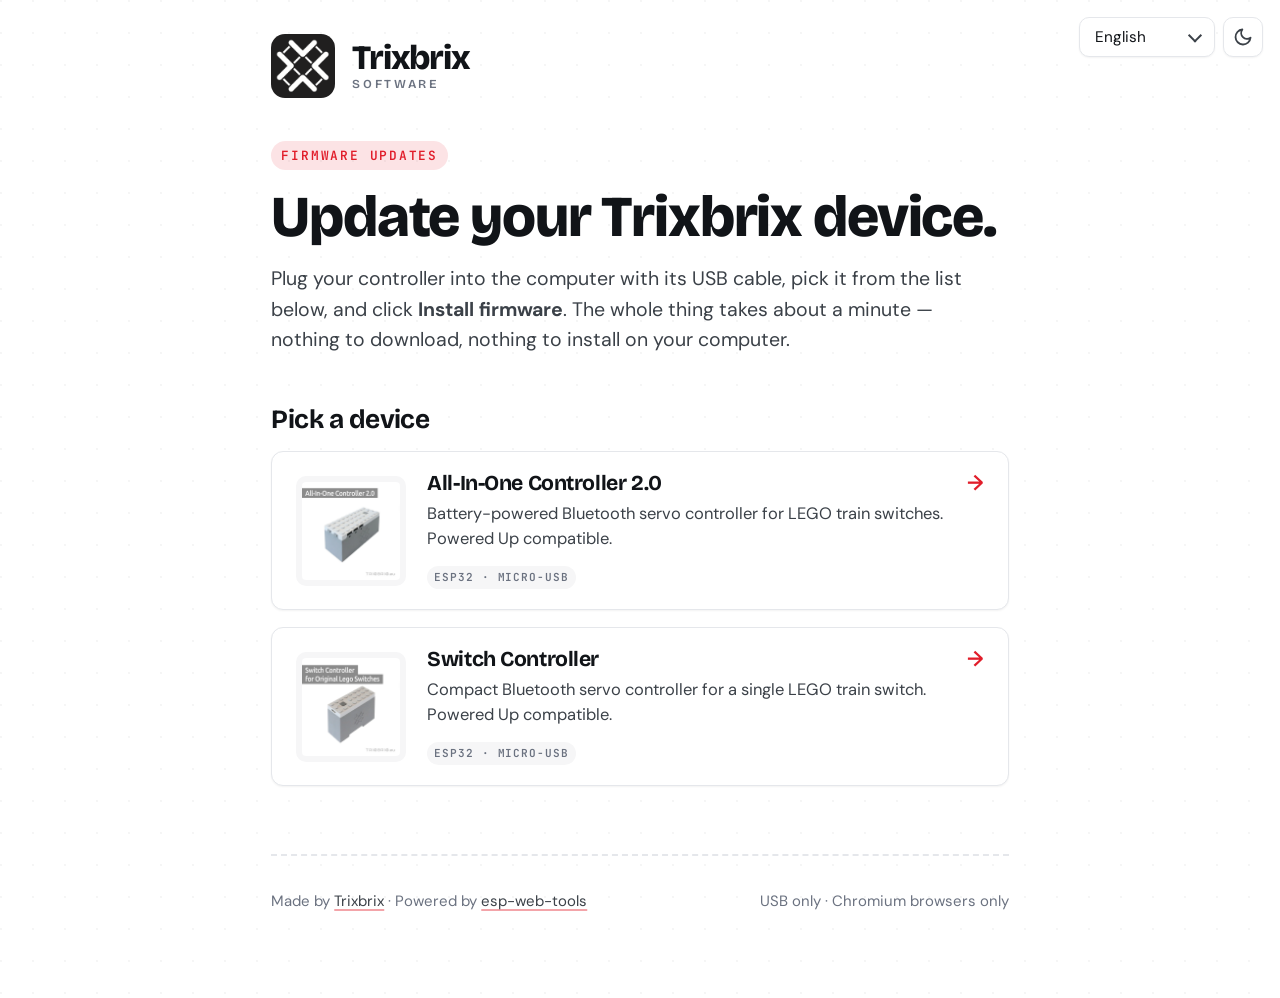
==== commit 544f5aba: "Polish UX, align with shop palette, add i18n in 6 languages Lots of iteration in one commit. The hea" ====
--- a/index.html
+++ b/index.html
@@ -6,45 +6,69 @@
   <title>Trixbrix Software</title>
   <meta name="description" content="Firmware and tools for Trixbrix devices. Update straight from your browser — plug in, click install, done.">
   <link rel="icon" type="image/svg+xml" href="assets/favicon.svg">
+  <link rel="icon" type="image/png" href="assets/logo.png">
+  <link rel="apple-touch-icon" href="assets/logo.png">
   <link rel="stylesheet" href="assets/style.css">
+  <script>
+    (function() {
+      var t = localStorage.getItem('trixbrix-theme');
+      if (t === 'dark') document.documentElement.setAttribute('data-theme', 'dark');
+    })();
+  </script>
+  <script src="assets/i18n.js" defer></script>
 </head>
 <body>
+  <div class="top-controls">
+    <div class="lang-switcher">
+      <select id="lang-select" data-i18n-aria="lang.label" aria-label="Language" title="Language"></select>
+    </div>
+    <button class="theme-toggle" id="theme-toggle" type="button" data-i18n-aria="theme.toggle" aria-label="Toggle dark mode" title="Toggle dark mode">
+      <svg class="icon-moon" viewBox="0 0 24 24" fill="none" stroke="currentColor" stroke-width="2.2" stroke-linecap="round" stroke-linejoin="round" aria-hidden="true"><path d="M21 12.79A9 9 0 1 1 11.21 3 7 7 0 0 0 21 12.79z"/></svg>
+      <svg class="icon-sun" viewBox="0 0 24 24" fill="none" stroke="currentColor" stroke-width="2.2" stroke-linecap="round" stroke-linejoin="round" aria-hidden="true"><circle cx="12" cy="12" r="4"/><path d="M12 2v2M12 20v2M4.93 4.93l1.41 1.41M17.66 17.66l1.41 1.41M2 12h2M20 12h2M4.93 19.07l1.41-1.41M17.66 6.34l1.41-1.41"/></svg>
+    </button>
+  </div>
   <main>
     <a class="site-header" href="./" aria-label="Trixbrix Software home">
-      <span class="logo-mark"><img src="assets/logo.png" alt=""></span>
-      <span class="wordmark">Trixbrix<span class="sub">Software</span></span>
+      <img class="logo-mark" src="assets/logo.png" alt="">
+      <span class="wordmark">Trixbrix<span class="sub" data-i18n="brand.sub">Software</span></span>
     </a>
 
     <section class="hero">
-      <span class="eyebrow">Browser-based firmware updater</span>
-      <h1>Snap. Plug. Flash.</h1>
-      <p class="tagline">No installer, no Python, no fuss. Open this page in Chrome or Edge, plug your Trixbrix device in over USB, and click one button to install the latest firmware.</p>
+      <span class="eyebrow" data-i18n="landing.eyebrow">Firmware updates</span>
+      <h1 data-i18n="landing.heading">Update your Trixbrix device.</h1>
+      <p class="tagline" data-i18n-html="landing.tagline">Plug your controller into the computer with its USB cable, pick it from the list below, and click <strong>Install firmware</strong>. The whole thing takes about a minute — nothing to download, nothing to install on your computer.</p>
     </section>
 
     <div id="browser-warning" class="banner" hidden>
-      <h3>Heads up — this browser can't flash devices</h3>
-      <p>USB flashing needs the WebSerial API, which only works in Chromium-based browsers (Chrome, Edge, Brave, Arc, Opera). Reopen this page in one of those to continue.</p>
+      <h3 data-i18n="browser.heading">This browser can't update devices</h3>
+      <p data-i18n="browser.body">The update tool only works in Google Chrome or Microsoft Edge. Please open this page in one of those, then come back here.</p>
     </div>
 
-    <h2>Pick a device</h2>
+    <h2 data-i18n="landing.pick">Pick a device</h2>
     <div class="devices">
     <!-- DEVICES_START -->
     <a class="card" href="all-in-one-controller/">
-      <h3>All-In-One Controller 2.0</h3>
-      <p class="desc">Battery-powered Bluetooth servo controller for LEGO train switches. Powered Up compatible.</p>
-      <span class="chip">ESP32 · USB-C</span>
+      <img class="card-image" src="all-in-one-controller/product.webp" alt="" loading="lazy">
+      <div class="card-body">
+        <h3>All-In-One Controller 2.0</h3>
+        <p class="desc" data-i18n="card.aio.desc">Battery-powered Bluetooth servo controller for LEGO train switches. Powered Up compatible.</p>
+        <span class="chip">ESP32 · Micro-USB</span>
+      </div>
     </a>
     <a class="card" href="switch-controller/">
-      <h3>Switch Controller</h3>
-      <p class="desc">Compact Bluetooth servo controller for a single LEGO train switch. Powered Up compatible.</p>
-      <span class="chip">ESP32 · USB-C</span>
+      <img class="card-image" src="switch-controller/product.webp" alt="" loading="lazy">
+      <div class="card-body">
+        <h3>Switch Controller</h3>
+        <p class="desc" data-i18n="card.sc.desc">Compact Bluetooth servo controller for a single LEGO train switch. Powered Up compatible.</p>
+        <span class="chip">ESP32 · Micro-USB</span>
+      </div>
     </a>
     <!-- DEVICES_END -->
     </div>
 
     <footer>
-      <p>Made by <a href="https://www.trixbrix.eu" rel="noopener">Trixbrix</a> · Powered by <a href="https://esphome.github.io/esp-web-tools/" rel="noopener">esp-web-tools</a></p>
-      <p>USB only · Chromium browsers only</p>
+      <p><span data-i18n="footer.madeBy">Made by</span> <a href="https://www.trixbrix.eu" rel="noopener">Trixbrix</a> · <span data-i18n="footer.poweredBy">Powered by</span> <a href="https://esphome.github.io/esp-web-tools/" rel="noopener">esp-web-tools</a></p>
+      <p data-i18n="footer.usbOnly">USB only · Chromium browsers only</p>
     </footer>
   </main>
 
@@ -52,6 +76,16 @@
     if (!('serial' in navigator)) {
       document.getElementById('browser-warning').hidden = false;
     }
+    document.getElementById('theme-toggle').addEventListener('click', () => {
+      const isDark = document.documentElement.getAttribute('data-theme') === 'dark';
+      if (isDark) {
+        document.documentElement.removeAttribute('data-theme');
+        localStorage.setItem('trixbrix-theme', 'light');
+      } else {
+        document.documentElement.setAttribute('data-theme', 'dark');
+        localStorage.setItem('trixbrix-theme', 'dark');
+      }
+    });
   </script>
 </body>
 </html>
--- a/assets/style.css
+++ b/assets/style.css
@@ -2,45 +2,42 @@
 @import url('https://fonts.googleapis.com/css2?family=Bricolage+Grotesque:opsz,wght@12..96,400;12..96,500;12..96,600;12..96,700;12..96,800&family=DM+Sans:opsz,wght@9..40,400;9..40,500;9..40,600&family=JetBrains+Mono:wght@400;600&display=swap');
 
 :root {
-  --paper:        #fef7e8;
-  --paper-tint:   #fdeec9;
-  --ink:          #1c1410;
-  --ink-soft:     #574a40;
-  --muted:        #8a7d70;
-  --line:         #e6d6b4;
+  /* Aligned with shop.trixbrix.eu: white canvas, near-black ink, red brand accent, yellow highlight */
+  --paper:        #ffffff;
+  --paper-tint:   #f6f6f7;
+  --ink:          #111418;
+  --ink-soft:     #3b4148;
+  --muted:        #6b7280;
+  --line:         #e5e7eb;
   --card:         #ffffff;
-  --card-line:    #ead8b3;
-
-  --brick-red:    #d72638;
-  --brick-red-d:  #a31a28;
-  --sun:          #ffce29;
-  --sun-d:        #e0a800;
-  --sky:          #1f5fb4;
-  --leaf:         #1f9d55;
-  --plum:         #5a2a82;
-
-  --shadow-brick: 0 4px 0 0 var(--ink);
-  --shadow-brick-press: 0 1px 0 0 var(--ink);
-  --shadow-card:  0 6px 0 0 #1c14101a, 0 1px 0 0 var(--ink);
-
-  --r-card: 18px;
+  --card-line:    #e5e7eb;
+
+  --brick-red:    #e11d2a;
+  --brick-red-d:  #b3121d;
+  --sun:          #ffd84d;
+  --sun-d:        #d6a900;
+  --sky:          #1e3a8a;
+
+  --shadow-sm: 0 1px 2px 0 rgba(17, 20, 24, 0.05);
+  --shadow-md: 0 2px 6px -1px rgba(17, 20, 24, 0.08), 0 1px 3px -1px rgba(17, 20, 24, 0.06);
+  --shadow-lg: 0 12px 24px -8px rgba(17, 20, 24, 0.12), 0 4px 8px -4px rgba(17, 20, 24, 0.06);
+
+  --r-card: 12px;
   --r-pill: 999px;
 }
 
-@media (prefers-color-scheme: dark) {
-  :root {
-    --paper:        #14110d;
-    --paper-tint:   #1f1a13;
-    --ink:          #f6ecda;
-    --ink-soft:     #d3c4ad;
-    --muted:        #9a8d7a;
-    --line:         #2f261d;
-    --card:         #1d1813;
-    --card-line:    #36291d;
-    --shadow-brick: 0 4px 0 0 #000000;
-    --shadow-brick-press: 0 1px 0 0 #000000;
-    --shadow-card:  0 6px 0 0 #00000080, 0 1px 0 0 #000;
-  }
+[data-theme="dark"] {
+  --paper:        #0c0d0f;
+  --paper-tint:   #15171a;
+  --ink:          #f1f3f5;
+  --ink-soft:     #c7ccd1;
+  --muted:        #8a909a;
+  --line:         #23262b;
+  --card:         #15171a;
+  --card-line:    #2a2d33;
+  --shadow-sm: 0 1px 2px 0 rgba(0, 0, 0, 0.5);
+  --shadow-md: 0 2px 6px -1px rgba(0, 0, 0, 0.5), 0 1px 3px -1px rgba(0, 0, 0, 0.4);
+  --shadow-lg: 0 12px 24px -8px rgba(0, 0, 0, 0.6), 0 4px 8px -4px rgba(0, 0, 0, 0.4);
 }
 
 * { box-sizing: border-box; }
@@ -59,10 +56,10 @@
 }
 
 body {
-  /* subtle stud-grid background */
+  /* very subtle stud-grid (LEGO baseplate hint) */
   background-image:
-    radial-gradient(circle at 1px 1px, color-mix(in srgb, var(--ink) 6%, transparent) 1.5px, transparent 2px);
-  background-size: 28px 28px;
+    radial-gradient(circle at 1px 1px, color-mix(in srgb, var(--ink) 4%, transparent) 1px, transparent 1.5px);
+  background-size: 32px 32px;
   background-position: 0 0;
   min-height: 100vh;
 }
@@ -109,43 +106,127 @@
   font-size: 0.88em;
 }
 
+/* ----- top-right controls ----- */
+.top-controls {
+  position: fixed;
+  top: 1rem;
+  right: 1rem;
+  display: flex;
+  align-items: center;
+  gap: 0.5rem;
+  z-index: 50;
+}
+.lang-switcher {
+  position: relative;
+  display: inline-flex;
+  align-items: center;
+}
+.lang-switcher select {
+  appearance: none;
+  -webkit-appearance: none;
+  background: var(--card);
+  color: var(--ink);
+  border: 1px solid var(--line);
+  border-radius: 10px;
+  box-shadow: var(--shadow-sm);
+  padding: 0.55rem 2.1rem 0.55rem 0.85rem;
+  font-family: 'DM Sans', sans-serif;
+  font-size: 0.9rem;
+  cursor: pointer;
+  height: 40px;
+  transition: border-color 0.15s, box-shadow 0.15s;
+}
+.lang-switcher select:hover {
+  border-color: var(--ink-soft);
+  box-shadow: var(--shadow-md);
+}
+.lang-switcher select:focus-visible {
+  outline: 2px solid var(--brick-red);
+  outline-offset: 2px;
+}
+.lang-switcher::after {
+  content: '';
+  position: absolute;
+  right: 0.85rem;
+  top: 50%;
+  transform: translateY(-25%);
+  width: 8px;
+  height: 8px;
+  border-right: 2px solid var(--ink-soft);
+  border-bottom: 2px solid var(--ink-soft);
+  transform-origin: center;
+  transform: translateY(-65%) rotate(45deg);
+  pointer-events: none;
+}
+
+/* ----- theme toggle ----- */
+.theme-toggle {
+  width: 40px;
+  height: 40px;
+  display: inline-flex;
+  align-items: center;
+  justify-content: center;
+  background: var(--card);
+  color: var(--ink-soft);
+  border: 1px solid var(--line);
+  border-radius: 10px;
+  box-shadow: var(--shadow-sm);
+  cursor: pointer;
+  padding: 0;
+  z-index: 50;
+  transition: color 0.15s, box-shadow 0.15s, border-color 0.15s;
+}
+.theme-toggle:hover {
+  color: var(--ink);
+  border-color: var(--ink-soft);
+  box-shadow: var(--shadow-md);
+}
+.theme-toggle:focus-visible {
+  outline: 2px solid var(--brick-red);
+  outline-offset: 2px;
+}
+.theme-toggle svg { width: 20px; height: 20px; display: block; }
+.theme-toggle .icon-sun { display: none; }
+.theme-toggle .icon-moon { display: block; }
+[data-theme="dark"] .theme-toggle .icon-sun { display: block; }
+[data-theme="dark"] .theme-toggle .icon-moon { display: none; }
+
 /* ----- header ----- */
 .site-header {
   display: flex;
   align-items: center;
-  gap: 0.85rem;
-  margin-bottom: 2.25rem;
+  gap: 1rem;
+  width: max-content;
+  margin-bottom: 2.5rem;
   text-decoration: none;
   color: inherit;
 }
 .site-header:hover { text-decoration: none; }
 .site-header .logo-mark {
-  width: 52px;
-  height: 52px;
+  display: block;
+  width: 64px;
+  height: 64px;
   border-radius: 14px;
-  background: var(--ink);
-  padding: 7px;
-  box-shadow: var(--shadow-brick);
   flex-shrink: 0;
-  transition: transform 0.15s;
-}
-.site-header:hover .logo-mark { transform: rotate(-4deg); }
-.site-header .logo-mark img { width: 100%; height: 100%; display: block; }
+  transition: transform 0.18s ease;
+}
+.site-header:hover .logo-mark { transform: rotate(-5deg) scale(1.04); }
 .site-header .wordmark {
   font-family: 'Bricolage Grotesque', serif;
   font-weight: 800;
-  font-size: 1.35rem;
-  letter-spacing: -0.02em;
-  line-height: 1;
+  font-size: 2rem;
+  letter-spacing: -0.035em;
+  line-height: 0.95;
+  display: flex;
+  flex-direction: column;
+  gap: 0.3rem;
 }
 .site-header .wordmark .sub {
-  display: block;
-  font-size: 0.7rem;
-  font-weight: 500;
-  letter-spacing: 0.12em;
+  font-size: 0.72rem;
+  font-weight: 600;
+  letter-spacing: 0.22em;
   text-transform: uppercase;
   color: var(--muted);
-  margin-top: 0.25rem;
 }
 
 /* ----- back link ----- */
@@ -183,19 +264,41 @@
   max-width: 56ch;
   margin-top: 1rem;
 }
+.hero-product {
+  display: grid;
+  grid-template-columns: 1fr auto;
+  gap: 1.5rem;
+  align-items: center;
+}
+.hero-product .hero-image {
+  width: 200px;
+  height: 200px;
+  background: var(--paper-tint);
+  border: 1px solid var(--line);
+  border-radius: 14px;
+  object-fit: contain;
+  padding: 0.5rem;
+}
+@media (max-width: 640px) {
+  .hero-product { grid-template-columns: 1fr; }
+  .hero-product .hero-image {
+    width: 140px;
+    height: 140px;
+    justify-self: start;
+    order: -1;
+  }
+}
 .hero .version-tag {
   display: inline-block;
   font-family: 'JetBrains Mono', monospace;
-  font-size: 0.75em;
+  font-size: 0.7em;
   font-weight: 600;
-  background: var(--sun);
-  color: var(--ink);
-  padding: 0.2em 0.6em;
-  border-radius: 8px;
-  vertical-align: 0.5em;
-  margin-left: 0.5rem;
-  border: 2px solid var(--ink);
-  box-shadow: 2px 2px 0 var(--ink);
+  background: color-mix(in srgb, var(--brick-red) 12%, transparent);
+  color: var(--brick-red);
+  padding: 0.25em 0.65em;
+  border-radius: var(--r-pill);
+  vertical-align: 0.45em;
+  margin-left: 0.6rem;
 }
 
 /* ----- device cards (landing) ----- */
@@ -207,43 +310,34 @@
 .card {
   position: relative;
   background: var(--card);
-  border: 2px solid var(--ink);
+  border: 1px solid var(--line);
   border-radius: var(--r-card);
-  padding: 1.5rem 1.6rem;
+  padding: 1.2rem 1.4rem;
   text-decoration: none;
   color: var(--ink);
-  display: block;
-  box-shadow: var(--shadow-brick);
-  transition: transform 0.12s ease, box-shadow 0.12s ease;
-  overflow: hidden;
-}
-.card::before {
-  /* stud row across the top */
-  content: '';
-  position: absolute;
-  top: -10px;
-  left: 24px;
-  right: 24px;
-  height: 14px;
-  background-image: radial-gradient(circle, var(--ink) 0 4px, transparent 4.5px);
-  background-size: 22px 14px;
-  background-repeat: repeat-x;
-  background-position: 0 50%;
-  pointer-events: none;
-  opacity: 0;
-  transition: opacity 0.12s;
+  display: flex;
+  align-items: center;
+  gap: 1.25rem;
+  box-shadow: var(--shadow-sm);
+  transition: border-color 0.15s, box-shadow 0.15s, transform 0.15s;
 }
 .card:hover {
-  transform: translate(-2px, -2px);
-  box-shadow: 6px 6px 0 0 var(--ink);
-}
-.card:hover::before { opacity: 0.85; }
-.card:active {
-  transform: translate(0, 2px);
-  box-shadow: var(--shadow-brick-press);
-}
+  border-color: var(--ink-soft);
+  box-shadow: var(--shadow-lg);
+  transform: translateY(-2px);
+}
+.card-image {
+  flex-shrink: 0;
+  width: 110px;
+  height: 110px;
+  border-radius: 10px;
+  background: var(--paper-tint);
+  object-fit: contain;
+  padding: 0.35rem;
+}
+.card-body { flex: 1; min-width: 0; }
 .card h3 {
-  font-size: 1.35rem;
+  font-size: 1.25rem;
   margin: 0 0 0.35rem;
   display: flex;
   align-items: baseline;
@@ -258,6 +352,10 @@
   transition: transform 0.15s;
 }
 .card:hover h3::after { transform: translateX(4px); }
+@media (max-width: 480px) {
+  .card { gap: 1rem; padding: 1rem 1.1rem; }
+  .card-image { width: 80px; height: 80px; }
+}
 .card .desc {
   margin: 0;
   color: var(--ink-soft);
@@ -268,28 +366,80 @@
   font-family: 'JetBrains Mono', monospace;
   font-size: 0.65rem;
   font-weight: 600;
-  letter-spacing: 0.1em;
+  letter-spacing: 0.08em;
   text-transform: uppercase;
   background: var(--paper-tint);
-  border: 1px solid var(--card-line);
-  color: var(--ink-soft);
-  padding: 0.2em 0.55em;
-  border-radius: 6px;
+  color: var(--muted);
+  padding: 0.25em 0.65em;
+  border-radius: var(--r-pill);
   margin-top: 0.85rem;
 }
 
 /* ----- panels (device page) ----- */
 .panel {
   background: var(--card);
-  border: 2px solid var(--ink);
+  border: 1px solid var(--line);
   border-radius: var(--r-card);
-  padding: 1.5rem 1.6rem;
-  box-shadow: var(--shadow-brick);
+  padding: 1.6rem 1.7rem;
+  box-shadow: var(--shadow-sm);
   margin-bottom: 1.5rem;
 }
 .panel h2 { margin-top: 0; }
 .panel > p:last-child { margin-bottom: 0; }
 
+/* numbered steps with brick-style numbers */
+.steps {
+  list-style: none;
+  counter-reset: step;
+  padding: 0;
+  margin: 1rem 0 1.5rem;
+  display: grid;
+  gap: 0.75rem;
+}
+.steps li {
+  counter-increment: step;
+  position: relative;
+  padding-left: 2.6rem;
+  min-height: 1.85rem;
+  color: var(--ink-soft);
+  line-height: 1.55;
+  padding-top: 0.1rem;
+}
+.steps li::before {
+  content: counter(step);
+  position: absolute;
+  left: 0;
+  top: 0.05rem;
+  width: 1.85rem;
+  height: 1.85rem;
+  border-radius: 50%;
+  background: var(--ink);
+  color: var(--paper);
+  font-family: 'DM Sans', sans-serif;
+  font-weight: 600;
+  font-size: 0.9rem;
+  display: inline-flex;
+  align-items: center;
+  justify-content: center;
+}
+.steps li strong { color: var(--ink); }
+.steps li em { font-style: normal; font-weight: 600; color: var(--ink); }
+
+.step-hint {
+  margin: 0.25rem 0 0;
+  padding: 0.7rem 0.95rem;
+  background: var(--paper-tint);
+  border: 1px solid var(--line);
+  border-radius: 8px;
+  color: var(--ink-soft);
+  font-size: 0.88rem;
+}
+.step-hint strong { color: var(--ink); font-weight: 600; }
+.step-hint code {
+  font-size: 0.85em;
+  background: var(--card);
+}
+
 /* ----- install row + custom button ----- */
 .install-row {
   display: flex;
@@ -300,52 +450,38 @@
 }
 
 .btn-install {
-  font-family: 'Bricolage Grotesque', serif;
-  font-weight: 700;
-  font-size: 1.1rem;
-  letter-spacing: -0.01em;
+  font-family: 'DM Sans', sans-serif;
+  font-weight: 600;
+  font-size: 1rem;
+  letter-spacing: -0.005em;
   background: var(--brick-red);
   color: #fff;
-  border: 2px solid var(--ink);
-  border-radius: 14px;
-  padding: 0.85rem 1.5rem;
+  border: 1px solid var(--brick-red-d);
+  border-radius: 10px;
+  padding: 0.75rem 1.4rem;
   cursor: pointer;
-  box-shadow: var(--shadow-brick);
-  transition: transform 0.08s ease, box-shadow 0.08s ease, background 0.15s;
+  box-shadow: var(--shadow-sm);
+  transition: background 0.15s, box-shadow 0.15s;
   display: inline-flex;
   align-items: center;
-  gap: 0.6rem;
+  gap: 0.55rem;
   line-height: 1;
-}
-.btn-install::before {
-  content: '';
-  width: 12px;
-  height: 12px;
-  background: var(--sun);
-  border: 2px solid var(--ink);
-  border-radius: 50%;
-  box-shadow: inset 0 -1px 0 0 var(--sun-d);
 }
 .btn-install:hover {
   background: var(--brick-red-d);
-  transform: translate(-1px, -1px);
-  box-shadow: 5px 5px 0 0 var(--ink);
-}
-.btn-install:active {
-  transform: translate(0, 2px);
-  box-shadow: var(--shadow-brick-press);
+  box-shadow: var(--shadow-md);
 }
 .btn-install:focus-visible {
-  outline: 3px solid var(--sun);
-  outline-offset: 3px;
+  outline: 2px solid var(--brick-red);
+  outline-offset: 2px;
 }
 
 /* erase-first variant (when checkbox flips state) */
 .btn-install.is-erase {
-  background: var(--ink);
-  color: var(--sun);
-}
-.btn-install.is-erase::before { background: var(--brick-red); }
+  background: #111418;
+  border-color: #000;
+  color: #fff;
+}
 .btn-install.is-erase:hover { background: #000; }
 
 /* ----- factory-reset checkbox (LEGO-y switch) ----- */
@@ -361,85 +497,85 @@
 }
 .erase-toggle input { position: absolute; opacity: 0; pointer-events: none; }
 .erase-toggle .box {
-  width: 26px;
-  height: 26px;
-  border: 2px solid var(--ink);
-  border-radius: 7px;
+  width: 22px;
+  height: 22px;
+  border: 1.5px solid var(--line);
+  border-radius: 6px;
   background: var(--card);
-  box-shadow: 2px 2px 0 var(--ink);
   display: inline-flex;
   align-items: center;
   justify-content: center;
-  transition: background 0.12s, transform 0.08s, box-shadow 0.08s;
+  transition: background 0.15s, border-color 0.15s;
   flex-shrink: 0;
   position: relative;
 }
 .erase-toggle .box::after {
   content: '';
-  width: 14px;
-  height: 8px;
-  border-left: 3px solid var(--ink);
-  border-bottom: 3px solid var(--ink);
+  width: 11px;
+  height: 6px;
+  border-left: 2.5px solid #fff;
+  border-bottom: 2.5px solid #fff;
   transform: rotate(-45deg) translate(2px, -1px) scale(0);
   transform-origin: center;
-  transition: transform 0.15s cubic-bezier(.7, -.4, .4, 1.6);
-}
-.erase-toggle:hover .box { transform: translate(-1px, -1px); box-shadow: 3px 3px 0 var(--ink); }
+  transition: transform 0.15s ease-out;
+}
+.erase-toggle:hover .box { border-color: var(--ink-soft); }
 .erase-toggle input:checked + .box {
-  background: var(--sun);
+  background: var(--ink);
+  border-color: var(--ink);
 }
 .erase-toggle input:checked + .box::after {
   transform: rotate(-45deg) translate(2px, -1px) scale(1);
 }
 .erase-toggle input:focus-visible + .box {
-  outline: 3px solid var(--sky);
-  outline-offset: 3px;
+  outline: 2px solid var(--brick-red);
+  outline-offset: 2px;
 }
 
 /* warning that appears when erase is checked */
 .erase-warning {
-  background: var(--sun);
-  border: 2px solid var(--ink);
-  border-radius: 12px;
+  background: color-mix(in srgb, var(--sun) 22%, var(--card));
+  border: 1px solid color-mix(in srgb, var(--sun-d) 40%, transparent);
+  border-left: 3px solid var(--sun-d);
+  border-radius: 10px;
   color: var(--ink);
   padding: 0.85rem 1.1rem;
   margin-top: 1.25rem;
-  font-size: 0.95rem;
-  box-shadow: 3px 3px 0 var(--ink);
+  font-size: 0.94rem;
   display: flex;
   gap: 0.7rem;
   align-items: flex-start;
 }
 .erase-warning .icon {
-  font-size: 1.4rem;
+  font-size: 1.25rem;
   line-height: 1;
   flex-shrink: 0;
 }
-.erase-warning strong { font-family: 'Bricolage Grotesque', serif; font-weight: 700; }
+.erase-warning strong { font-weight: 600; color: var(--ink); }
 .erase-warning[hidden] { display: none; }
 
 /* ----- browser banner ----- */
 .banner {
-  background: var(--sun);
-  border: 2px solid var(--ink);
-  border-radius: 12px;
+  background: color-mix(in srgb, var(--sun) 22%, var(--card));
+  border: 1px solid color-mix(in srgb, var(--sun-d) 40%, transparent);
+  border-left: 3px solid var(--sun-d);
+  border-radius: 10px;
   padding: 0.95rem 1.2rem;
   margin-bottom: 2rem;
-  box-shadow: 3px 3px 0 var(--ink);
   color: var(--ink);
 }
-.banner h3 { font-size: 1rem; margin: 0 0 0.2rem; font-family: 'Bricolage Grotesque', serif; }
-.banner p { margin: 0; color: var(--ink); font-size: 0.95rem; }
+.banner h3 { font-size: 1rem; margin: 0 0 0.2rem; font-family: 'Bricolage Grotesque', serif; color: var(--ink); }
+.banner p { margin: 0; color: var(--ink-soft); font-size: 0.94rem; }
 .banner[hidden] { display: none !important; }
 
 /* ----- version history ----- */
 .versions { margin-top: 0.75rem; display: grid; gap: 0.85rem; }
 .version {
   background: var(--card);
-  border: 2px solid var(--ink);
-  border-radius: 14px;
+  border: 1px solid var(--line);
+  border-radius: 10px;
   padding: 1.1rem 1.3rem;
-  box-shadow: 3px 3px 0 var(--ink);
+  box-shadow: var(--shadow-sm);
 }
 .version header {
   display: flex;
@@ -463,12 +599,10 @@
   font-weight: 700;
   letter-spacing: 0.1em;
   text-transform: uppercase;
-  background: var(--brick-red);
-  color: #fff;
+  background: color-mix(in srgb, var(--brick-red) 12%, transparent);
+  color: var(--brick-red);
   padding: 0.25em 0.7em;
-  border: 2px solid var(--ink);
   border-radius: var(--r-pill);
-  box-shadow: 2px 2px 0 var(--ink);
 }
 .changelog { font-size: 0.96rem; color: var(--ink-soft); }
 .changelog p:first-child { margin-top: 0; }
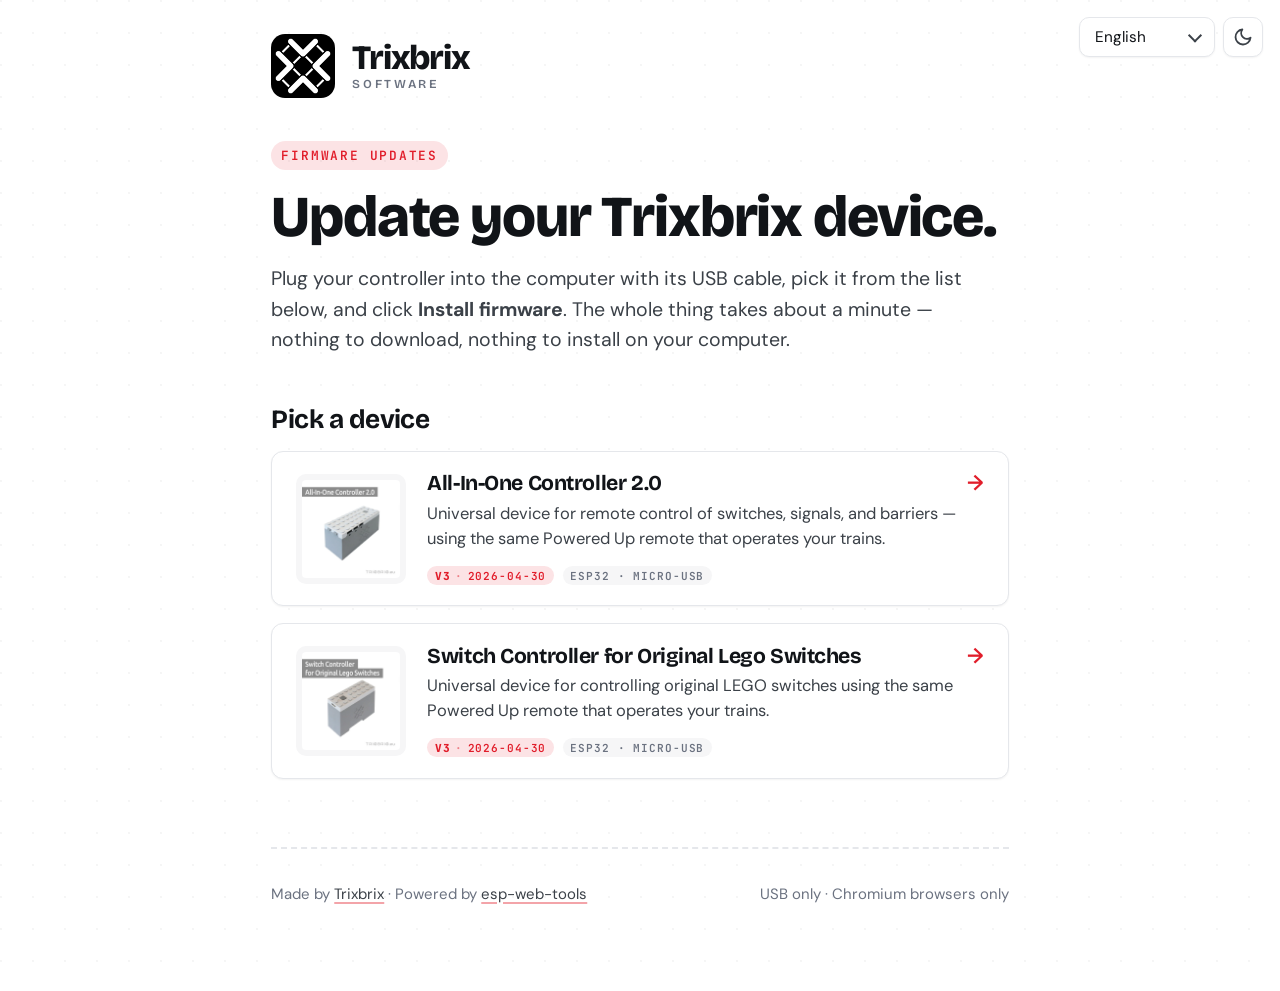
==== commit b4288cf7: "Publish v2 + v3 for both controllers; many UX improvements Firmware: - v2 (improv-serial): the devic" ====
--- a/index.html
+++ b/index.html
@@ -5,7 +5,6 @@
   <meta name="viewport" content="width=device-width, initial-scale=1.0">
   <title>Trixbrix Software</title>
   <meta name="description" content="Firmware and tools for Trixbrix devices. Update straight from your browser — plug in, click install, done.">
-  <link rel="icon" type="image/svg+xml" href="assets/favicon.svg">
   <link rel="icon" type="image/png" href="assets/logo.png">
   <link rel="apple-touch-icon" href="assets/logo.png">
   <link rel="stylesheet" href="assets/style.css">
@@ -51,16 +50,22 @@
       <img class="card-image" src="all-in-one-controller/product.webp" alt="" loading="lazy">
       <div class="card-body">
         <h3>All-In-One Controller 2.0</h3>
-        <p class="desc" data-i18n="card.aio.desc">Battery-powered Bluetooth servo controller for LEGO train switches. Powered Up compatible.</p>
-        <span class="chip">ESP32 · Micro-USB</span>
+        <p class="desc" data-i18n="card.aio.desc">Universal device for remote control of switches, signals, and barriers — using the same Powered Up remote that operates your trains.</p>
+        <div class="chip-row">
+          <span class="chip chip-version"><span class="v">v3</span><span class="sep">·</span><span>2026-04-30</span></span>
+          <span class="chip">ESP32 · Micro-USB</span>
+        </div>
       </div>
     </a>
     <a class="card" href="switch-controller/">
       <img class="card-image" src="switch-controller/product.webp" alt="" loading="lazy">
       <div class="card-body">
-        <h3>Switch Controller</h3>
-        <p class="desc" data-i18n="card.sc.desc">Compact Bluetooth servo controller for a single LEGO train switch. Powered Up compatible.</p>
-        <span class="chip">ESP32 · Micro-USB</span>
+        <h3>Switch Controller for Original Lego Switches</h3>
+        <p class="desc" data-i18n="card.sc.desc">Universal device for controlling original LEGO switches using the same Powered Up remote that operates your trains.</p>
+        <div class="chip-row">
+          <span class="chip chip-version"><span class="v">v3</span><span class="sep">·</span><span>2026-04-30</span></span>
+          <span class="chip">ESP32 · Micro-USB</span>
+        </div>
       </div>
     </a>
     <!-- DEVICES_END -->
--- a/assets/style.css
+++ b/assets/style.css
@@ -288,17 +288,143 @@
     order: -1;
   }
 }
-.hero .version-tag {
-  display: inline-block;
+.version-line {
+  margin: 0.7rem 0 0;
+  font-size: 0.95rem;
+}
+.version-line[hidden] { display: none; }
+.version-line .chip {
+  font-size: 0.78rem;
+}
+
+/* ----- detection panel (current vs new version) ----- */
+.detect-panel {
+  background: var(--card);
+  border: 1px solid var(--line);
+  border-radius: var(--r-card);
+  padding: 1.25rem 1.5rem;
+  box-shadow: var(--shadow-sm);
+  margin-bottom: 1.5rem;
+}
+.detect-panel[data-state="empty"] {
+  display: flex;
+  align-items: center;
+  gap: 1rem;
+  padding: 0.85rem 1.1rem;
+  flex-wrap: wrap;
+  background: var(--paper-tint);
+  border-style: dashed;
+  box-shadow: none;
+}
+.detect-empty-prompt {
+  color: var(--ink-soft);
+  font-size: 0.95rem;
+  flex: 1;
+  min-width: 0;
+}
+.detect-panel[data-state="empty"] .detect-result,
+.detect-panel[data-state="empty"] .detect-status { display: none; }
+.detect-panel:not([data-state="empty"]) .detect-empty-prompt { display: none; }
+.detect-panel .detect-result {
+  display: grid;
+  grid-template-columns: 1fr auto 1fr;
+  align-items: center;
+  gap: 1rem;
+  margin-bottom: 1rem;
+}
+.detect-panel[data-no-target="true"] .detect-result { grid-template-columns: 1fr; }
+.detect-panel[data-no-target="true"] .detect-arrow,
+.detect-panel[data-no-target="true"] .detect-target { display: none; }
+.detect-col {
+  display: flex;
+  flex-direction: column;
+  gap: 0.3rem;
+  min-width: 0;
+}
+.detect-col .label {
   font-family: 'JetBrains Mono', monospace;
-  font-size: 0.7em;
+  font-size: 0.7rem;
   font-weight: 600;
-  background: color-mix(in srgb, var(--brick-red) 12%, transparent);
+  letter-spacing: 0.1em;
+  text-transform: uppercase;
+  color: var(--muted);
+}
+.detect-col .value {
+  font-family: 'Bricolage Grotesque', serif;
+  font-weight: 700;
+  font-size: 1.45rem;
+  letter-spacing: -0.01em;
+  color: var(--ink);
+  line-height: 1;
+}
+.detect-col .sub {
+  font-size: 0.85rem;
+  color: var(--muted);
+}
+.detect-arrow {
+  font-size: 1.4rem;
+  color: var(--muted);
+  user-select: none;
+}
+.detect-status {
+  font-size: 0.95rem;
+  color: var(--ink-soft);
+  margin: 0 0 1rem;
+  padding: 0.7rem 0.95rem;
+  border-radius: 8px;
+  background: var(--paper-tint);
+}
+.detect-status[data-tone="ok"]      { background: color-mix(in srgb, #1f9d55 12%, var(--card)); color: var(--ink); }
+.detect-status[data-tone="info"]    { background: color-mix(in srgb, var(--brick-red) 8%, var(--card)); color: var(--ink); }
+.detect-status[data-tone="warn"]    { background: color-mix(in srgb, var(--sun) 22%, var(--card)); color: var(--ink); }
+.detect-status[data-tone="error"]   { background: color-mix(in srgb, var(--brick-red) 14%, var(--card)); color: var(--ink); }
+.detect-status code {
+  font-size: 0.86em;
+  background: var(--card);
+}
+
+.btn-secondary {
+  font-family: 'DM Sans', sans-serif;
+  font-weight: 500;
+  font-size: 0.92rem;
+  background: transparent;
+  color: var(--ink-soft);
+  border: 1px solid var(--line);
+  border-radius: 8px;
+  padding: 0.5rem 1rem;
+  cursor: pointer;
+  transition: color 0.15s, border-color 0.15s, background 0.15s;
+}
+.btn-secondary:hover {
+  color: var(--ink);
+  border-color: var(--ink-soft);
+}
+.btn-secondary:disabled {
+  opacity: 0.6;
+  cursor: progress;
+}
+.btn-secondary:focus-visible {
+  outline: 2px solid var(--brick-red);
+  outline-offset: 2px;
+}
+
+.shop-link {
+  margin: 0.5rem 0 0;
+  font-size: 0.95rem;
+}
+.shop-link a {
+  display: inline-flex;
+  align-items: center;
+  gap: 0.25rem;
+  color: var(--ink-soft);
+  text-decoration: none;
+  border-bottom: 1.5px solid color-mix(in srgb, var(--ink-soft) 35%, transparent);
+  padding-bottom: 1px;
+  transition: color 0.15s, border-color 0.15s;
+}
+.shop-link a:hover {
   color: var(--brick-red);
-  padding: 0.25em 0.65em;
-  border-radius: var(--r-pill);
-  vertical-align: 0.45em;
-  margin-left: 0.6rem;
+  border-bottom-color: var(--brick-red);
 }
 
 /* ----- device cards (landing) ----- */
@@ -361,8 +487,9 @@
   color: var(--ink-soft);
   font-size: 0.97rem;
 }
-.card .chip {
-  display: inline-block;
+.chip {
+  display: inline-flex;
+  align-items: center;
   font-family: 'JetBrains Mono', monospace;
   font-size: 0.65rem;
   font-weight: 600;
@@ -370,10 +497,23 @@
   text-transform: uppercase;
   background: var(--paper-tint);
   color: var(--muted);
-  padding: 0.25em 0.65em;
+  padding: 0.4em 0.7em 0.3em;
+  line-height: 1;
   border-radius: var(--r-pill);
-  margin-top: 0.85rem;
-}
+}
+.chip-row {
+  display: flex;
+  flex-wrap: wrap;
+  gap: 0.4rem 0.5rem;
+}
+.card .chip-row { margin-top: 0.85rem; }
+.chip-version {
+  background: color-mix(in srgb, var(--brick-red) 12%, transparent);
+  color: var(--brick-red);
+  gap: 0.4em;
+}
+.chip-version .v { font-weight: 800; }
+.chip .sep { opacity: 0.5; }
 
 /* ----- panels (device page) ----- */
 .panel {
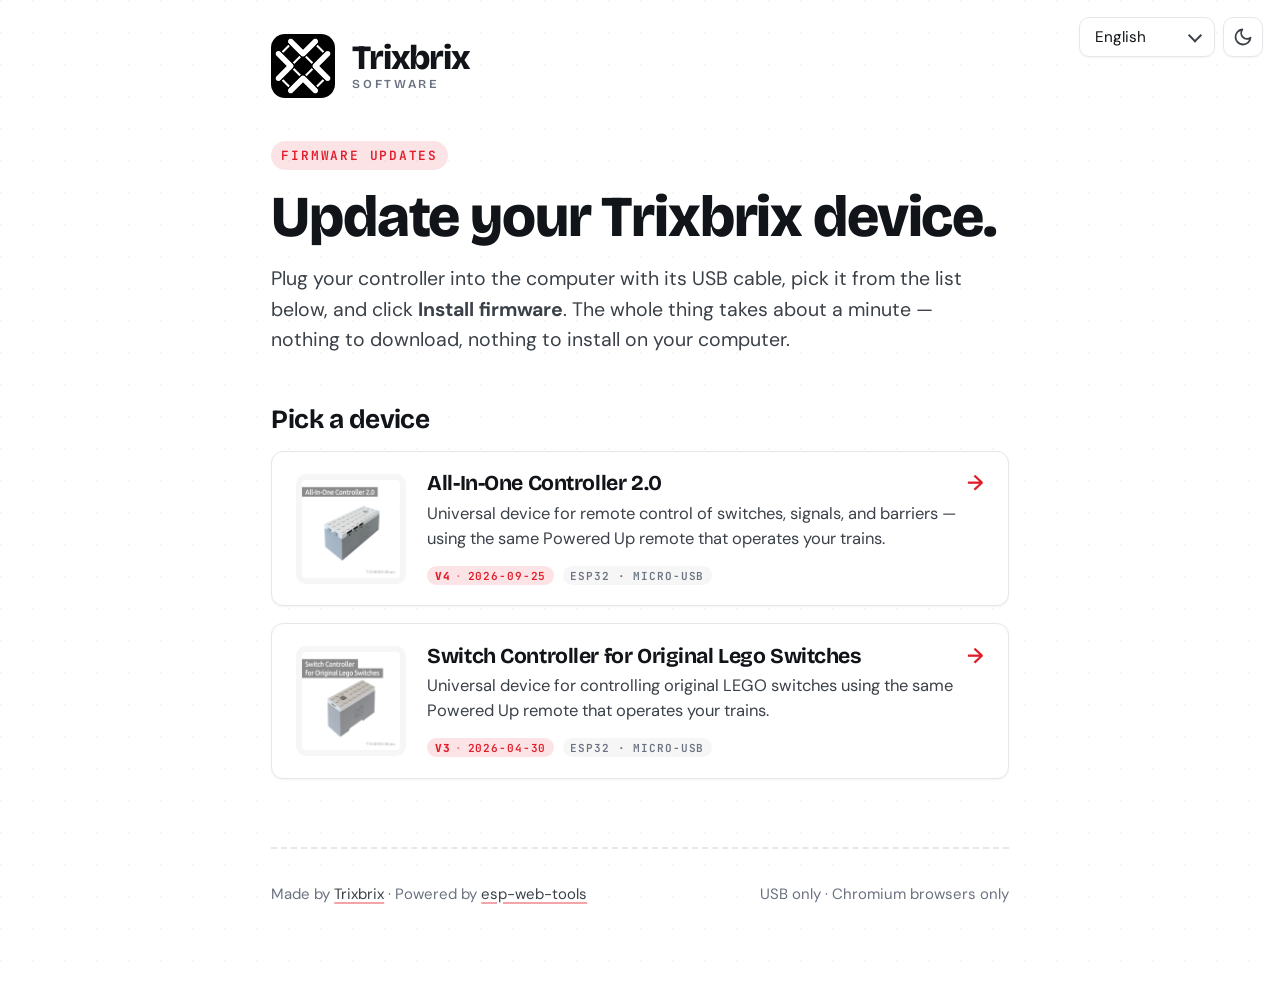
==== commit c7a2b084: "Publish all-in-one-controller v4; own installer with factory-fresh detection Firmware v4 raises the " ====
--- a/index.html
+++ b/index.html
@@ -7,14 +7,14 @@
   <meta name="description" content="Firmware and tools for Trixbrix devices. Update straight from your browser — plug in, click install, done.">
   <link rel="icon" type="image/png" href="assets/logo.png">
   <link rel="apple-touch-icon" href="assets/logo.png">
-  <link rel="stylesheet" href="assets/style.css">
+  <link rel="stylesheet" href="assets/style.css?v=20260925e">
   <script>
     (function() {
       var t = localStorage.getItem('trixbrix-theme');
       if (t === 'dark') document.documentElement.setAttribute('data-theme', 'dark');
     })();
   </script>
-  <script src="assets/i18n.js" defer></script>
+  <script src="assets/i18n.js?v=20260925e" defer></script>
 </head>
 <body>
   <div class="top-controls">
@@ -52,7 +52,7 @@
         <h3>All-In-One Controller 2.0</h3>
         <p class="desc" data-i18n="card.aio.desc">Universal device for remote control of switches, signals, and barriers — using the same Powered Up remote that operates your trains.</p>
         <div class="chip-row">
-          <span class="chip chip-version"><span class="v">v3</span><span class="sep">·</span><span>2026-04-30</span></span>
+          <span class="chip chip-version"><span class="v">v4</span><span class="sep">·</span><span>2026-09-25</span></span>
           <span class="chip">ESP32 · Micro-USB</span>
         </div>
       </div>
--- a/assets/style.css
+++ b/assets/style.css
@@ -297,44 +297,175 @@
   font-size: 0.78rem;
 }
 
-/* ----- detection panel (current vs new version) ----- */
-.detect-panel {
+/* ----- guided flow panel (single-step UI) ----- */
+.flow-panel {
   background: var(--card);
   border: 1px solid var(--line);
   border-radius: var(--r-card);
-  padding: 1.25rem 1.5rem;
+  padding: 2rem 1.75rem;
   box-shadow: var(--shadow-sm);
   margin-bottom: 1.5rem;
-}
-.detect-panel[data-state="empty"] {
-  display: flex;
-  align-items: center;
-  gap: 1rem;
-  padding: 0.85rem 1.1rem;
+  text-align: center;
+}
+.flow-visual { margin: 0 auto 1.25rem; }
+.flow-icon {
+  width: 64px;
+  height: 64px;
+  margin: 0 auto;
+  border-radius: 50%;
+  display: inline-flex;
+  align-items: center;
+  justify-content: center;
+  font-size: 1.8rem;
+  background: color-mix(in srgb, var(--brick-red) 8%, var(--card));
+  color: var(--brick-red);
+}
+.flow-icon[data-tone="warn"] {
+  background: color-mix(in srgb, var(--sun) 22%, var(--card));
+  color: color-mix(in srgb, var(--sun-d) 80%, var(--ink));
+}
+.flow-icon[data-tone="error"] {
+  background: color-mix(in srgb, var(--brick-red) 14%, var(--card));
+  color: var(--brick-red);
+}
+.flow-icon[data-tone="ok"] {
+  background: color-mix(in srgb, #1f9d55 14%, var(--card));
+  color: #1f9d55;
+}
+.flow-version-display {
+  display: inline-flex;
+  align-items: baseline;
+  gap: 0.6rem;
+  font-family: 'Bricolage Grotesque', serif;
+  font-weight: 700;
+  letter-spacing: -0.02em;
+}
+.flow-version-display .version-num {
+  font-size: 2.2rem;
+  line-height: 1;
+}
+.flow-version-display .version-arrow {
+  font-size: 1.5rem;
+  color: var(--muted);
+  font-weight: 500;
+}
+.flow-version-display.update .from { color: var(--muted); }
+.flow-version-display.update .to   { color: var(--brick-red); }
+.flow-version-display.ok .check {
+  font-size: 1.8rem;
+  color: #1f9d55;
+}
+
+.flow-title {
+  font-family: 'Bricolage Grotesque', serif;
+  font-weight: 700;
+  font-size: 1.6rem;
+  letter-spacing: -0.02em;
+  margin: 0 0 0.65rem;
+  color: var(--ink);
+}
+.flow-description {
+  margin: 0 auto 1.5rem;
+  max-width: 52ch;
+  color: var(--ink-soft);
+  font-size: 1rem;
+}
+.flow-actions {
+  display: inline-flex;
   flex-wrap: wrap;
+  gap: 0.75rem;
+  justify-content: center;
+  margin-bottom: 0.5rem;
+}
+.flow-secondary {
+  display: flex;
+  flex-wrap: wrap;
+  gap: 0.6rem;
+  justify-content: center;
+  margin-top: 0.85rem;
+}
+.flow-tip {
+  margin: 1.5rem auto 0;
+  max-width: 50ch;
+  padding: 0.7rem 0.95rem;
   background: var(--paper-tint);
-  border-style: dashed;
-  box-shadow: none;
-}
-.detect-empty-prompt {
+  border-radius: 8px;
+  color: var(--ink-soft);
+  font-size: 0.92rem;
+}
+.link-as-button {
+  text-decoration: none;
+}
+[hidden] { display: none !important; }
+.flow-panel[data-state="empty"] .flow-icon { background: color-mix(in srgb, var(--brick-red) 8%, var(--card)); }
+.flow-panel[data-state="detecting"] .flow-icon {
+  animation: flow-spin 1.6s linear infinite;
+}
+@keyframes flow-spin { to { transform: rotate(360deg); } }
+@media (prefers-reduced-motion: reduce) {
+  .flow-panel[data-state="detecting"] .flow-icon { animation: none; }
+}
+
+/* keep / reset saved settings before an install */
+.flow-settings { margin: 0 auto 1.5rem; max-width: 52ch; text-align: left; }
+.settings-choice { border: 0; margin: 0; padding: 0; display: grid; gap: 0.6rem; }
+.settings-choice legend {
+  font-weight: 600;
+  color: var(--ink);
+  margin-bottom: 0.5rem;
+  padding: 0;
+}
+.settings-option {
+  display: flex;
+  gap: 0.75rem;
+  align-items: flex-start;
+  padding: 0.8rem 0.95rem;
+  border: 1px solid var(--line);
+  border-radius: 10px;
+  cursor: pointer;
   color: var(--ink-soft);
   font-size: 0.95rem;
-  flex: 1;
-  min-width: 0;
-}
-.detect-panel[data-state="empty"] .detect-result,
-.detect-panel[data-state="empty"] .detect-status { display: none; }
-.detect-panel:not([data-state="empty"]) .detect-empty-prompt { display: none; }
-.detect-panel .detect-result {
-  display: grid;
-  grid-template-columns: 1fr auto 1fr;
-  align-items: center;
-  gap: 1rem;
-  margin-bottom: 1rem;
-}
-.detect-panel[data-no-target="true"] .detect-result { grid-template-columns: 1fr; }
-.detect-panel[data-no-target="true"] .detect-arrow,
-.detect-panel[data-no-target="true"] .detect-target { display: none; }
+}
+.settings-option:has(input:checked) {
+  border-color: var(--brick-red);
+  background: color-mix(in srgb, var(--brick-red) 5%, var(--card));
+}
+.settings-option input { margin-top: 0.2rem; accent-color: var(--brick-red); flex: none; }
+.settings-option strong { display: block; color: var(--ink); }
+.settings-hint { display: block; margin-top: 0.15rem; }
+.settings-list { margin: 0.35rem 0 0.35rem 1.1rem; padding: 0; }
+.settings-list li { margin: 0.1rem 0; }
+
+/* install progress */
+.flow-progress { width: min(320px, 100%); margin: 0 auto; }
+.flow-progress-num {
+  font-family: 'Bricolage Grotesque', serif;
+  font-weight: 700;
+  font-size: 2.2rem;
+  line-height: 1;
+  margin-bottom: 0.6rem;
+  color: var(--ink);
+}
+.flow-progress-bar {
+  height: 8px;
+  border-radius: var(--r-pill);
+  background: var(--paper-tint);
+  overflow: hidden;
+}
+.flow-progress-bar span {
+  display: block;
+  height: 100%;
+  background: var(--brick-red);
+  transition: width 0.2s ease-out;
+}
+.flow-error-detail {
+  display: block;
+  margin-top: 0.5rem;
+  font-family: 'JetBrains Mono', monospace;
+  font-size: 0.82rem;
+  color: var(--muted);
+  word-break: break-word;
+}
 .detect-col {
   display: flex;
   flex-direction: column;
@@ -523,6 +654,13 @@
   padding: 1.6rem 1.7rem;
   box-shadow: var(--shadow-sm);
   margin-bottom: 1.5rem;
+}
+.panel.install-blocked .install-row { opacity: 0.35; pointer-events: none; filter: saturate(0.4); position: relative; }
+.panel.install-blocked .install-row::after {
+  content: '';
+  position: absolute;
+  inset: 0;
+  cursor: not-allowed;
 }
 .panel h2 { margin-top: 0; }
 .panel > p:last-child { margin-bottom: 0; }
@@ -781,6 +919,37 @@
   .panel, .card { padding: 1.2rem 1.25rem; }
   .install-row { gap: 0.85rem 1rem; }
   .btn-install { width: 100%; justify-content: center; }
+
+  /* Top controls: shrink so they don't overlap the wordmark on small screens. */
+  .top-controls { top: 0.6rem; right: 0.6rem; gap: 0.35rem; }
+  .lang-switcher select {
+    padding: 0.4rem 1.4rem 0.4rem 0.55rem;
+    font-size: 0.78rem;
+    height: 36px;
+    max-width: 5.5rem;
+    text-overflow: ellipsis;
+    overflow: hidden;
+    white-space: nowrap;
+  }
+  .lang-switcher::after { right: 0.55rem; }
+  .theme-toggle { width: 36px; height: 36px; border-radius: 9px; }
+  .theme-toggle svg { width: 18px; height: 18px; }
+
+  /* Header: smaller logo and wordmark so the controls don't crowd it. */
+  .site-header { gap: 0.7rem; margin-bottom: 1.75rem; }
+  .site-header .logo-mark { width: 50px; height: 50px; border-radius: 12px; }
+  .site-header .wordmark { font-size: 1.4rem; gap: 0.2rem; }
+  .site-header .wordmark .sub { font-size: 0.62rem; letter-spacing: 0.18em; }
+
+  /* Hero image stacks above the title on narrow screens. */
+  .hero-product { gap: 1rem; }
+  .hero-product .hero-image { width: 130px; height: 130px; }
+
+  /* Flow panel: tighten padding. */
+  .flow-panel { padding: 1.5rem 1.1rem; }
+  .flow-version-display .version-num { font-size: 1.8rem; }
+  .flow-actions { width: 100%; flex-direction: column; }
+  .flow-actions > * { width: 100%; }
 }
 
 /* ----- reduced motion ----- */
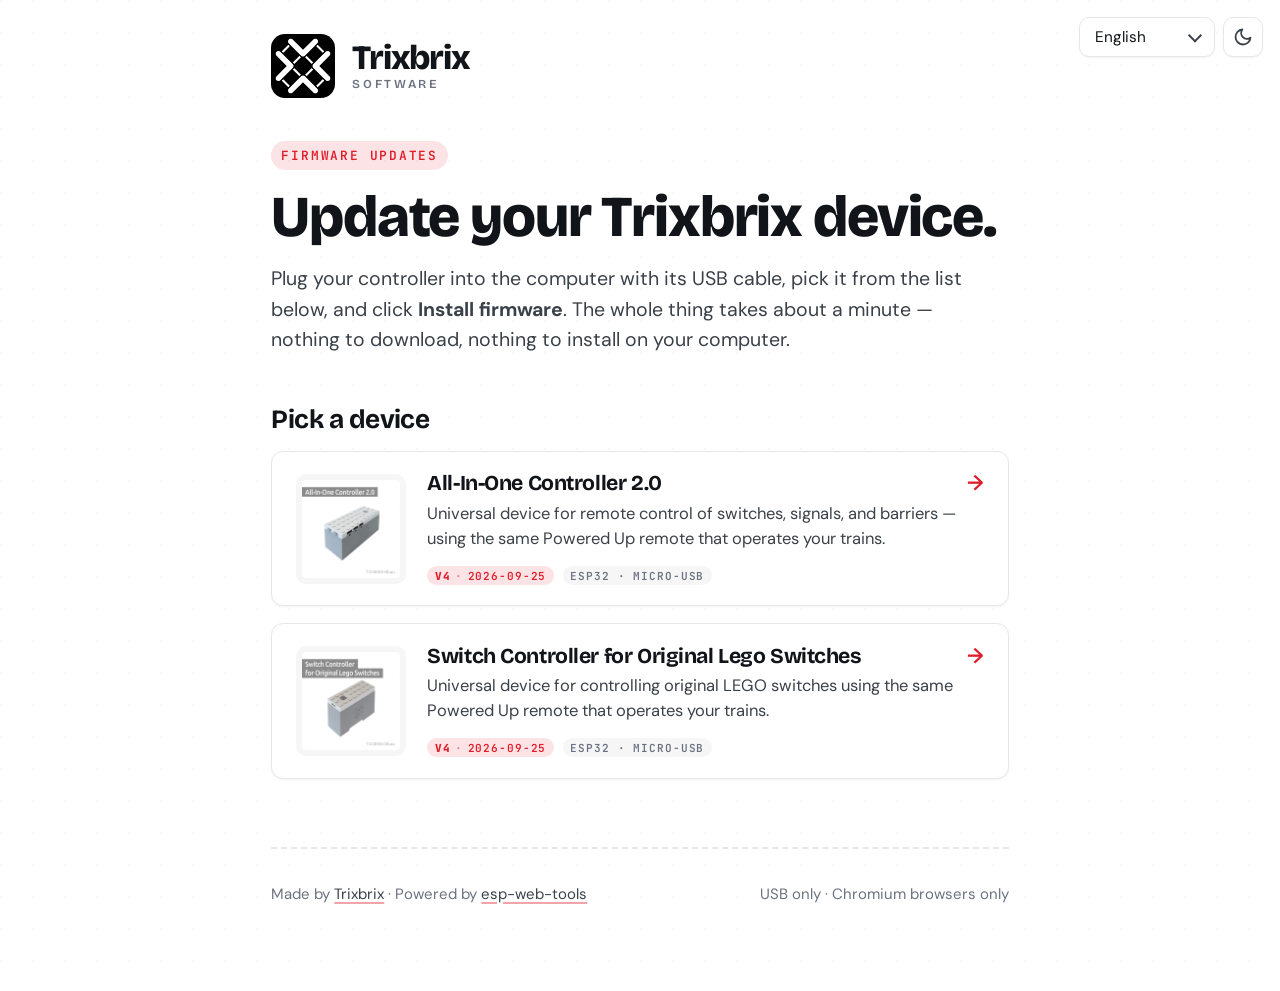
==== commit 49452cc7: "Publish switch-controller v4 Raises the Bluetooth network limit from 3 to 9 connections. v1-v3 were " ====
--- a/index.html
+++ b/index.html
@@ -63,7 +63,7 @@
         <h3>Switch Controller for Original Lego Switches</h3>
         <p class="desc" data-i18n="card.sc.desc">Universal device for controlling original LEGO switches using the same Powered Up remote that operates your trains.</p>
         <div class="chip-row">
-          <span class="chip chip-version"><span class="v">v3</span><span class="sep">·</span><span>2026-04-30</span></span>
+          <span class="chip chip-version"><span class="v">v4</span><span class="sep">·</span><span>2026-09-25</span></span>
           <span class="chip">ESP32 · Micro-USB</span>
         </div>
       </div>
